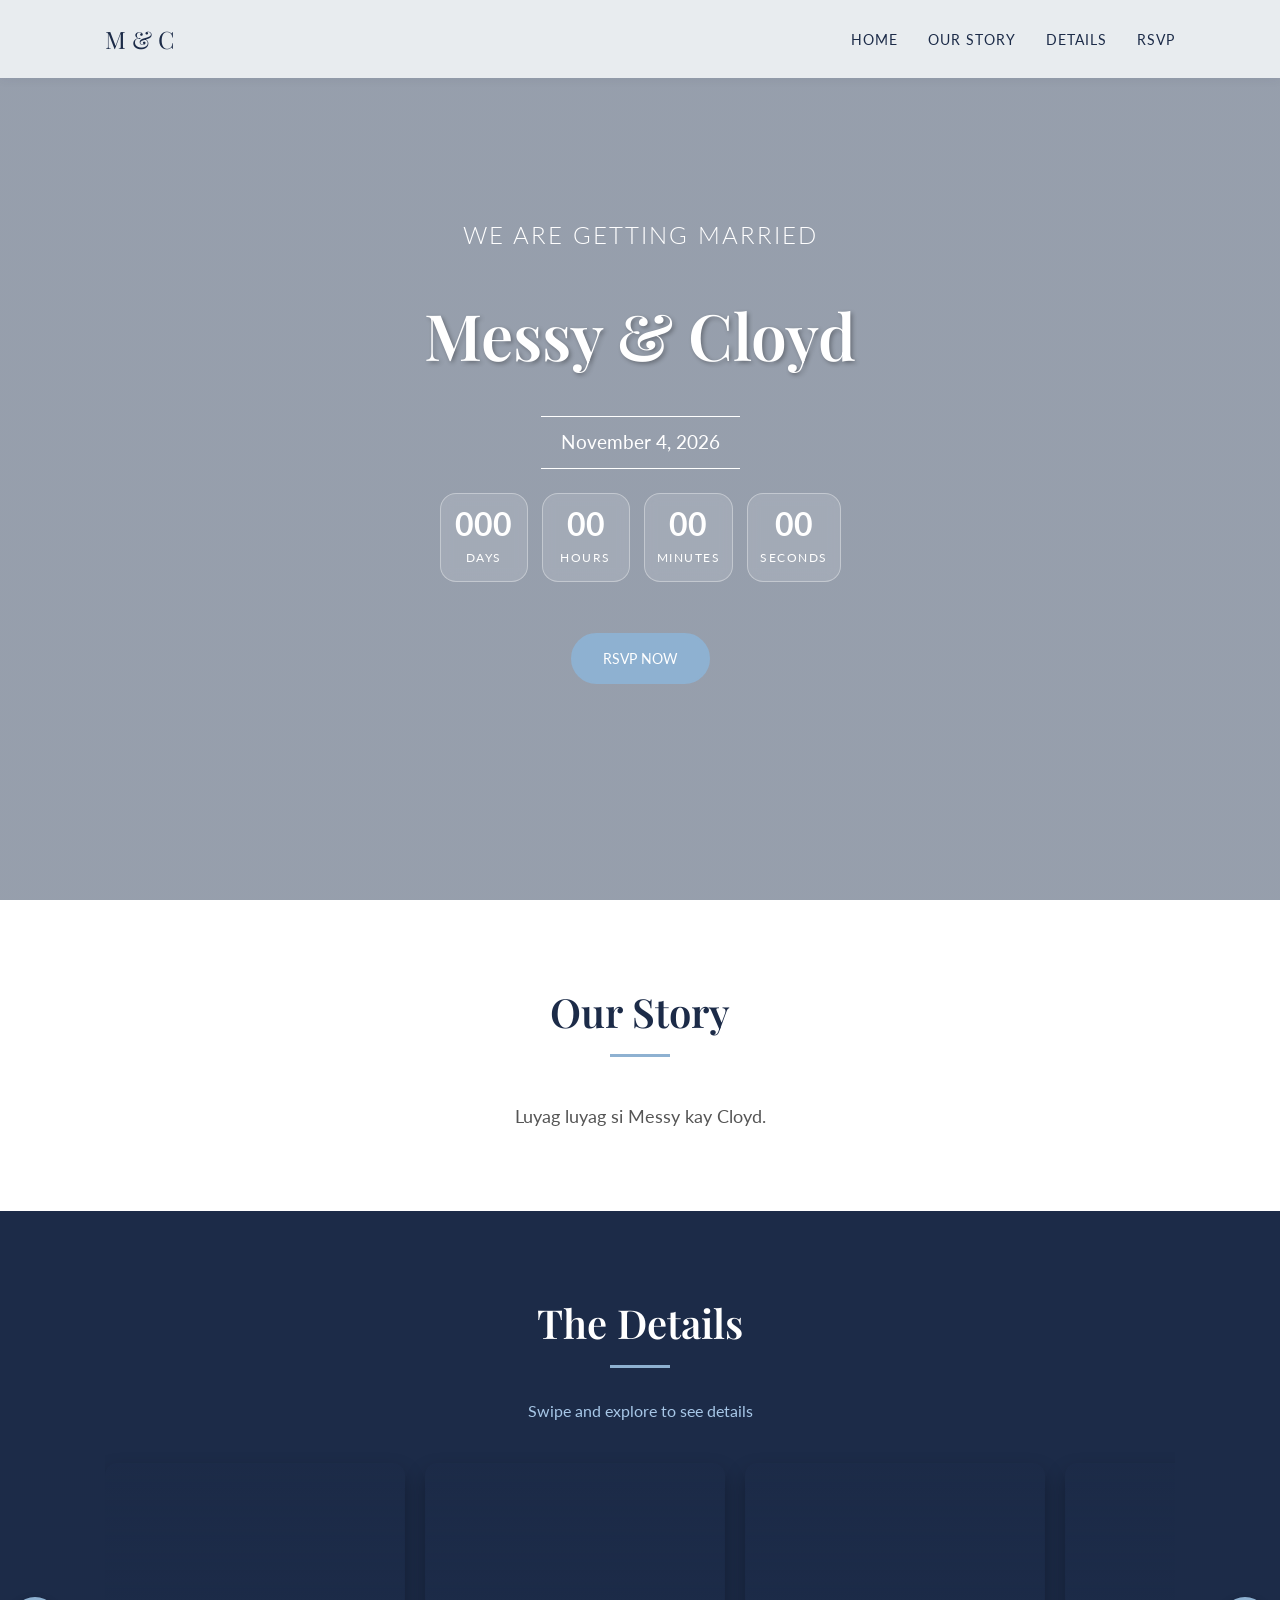
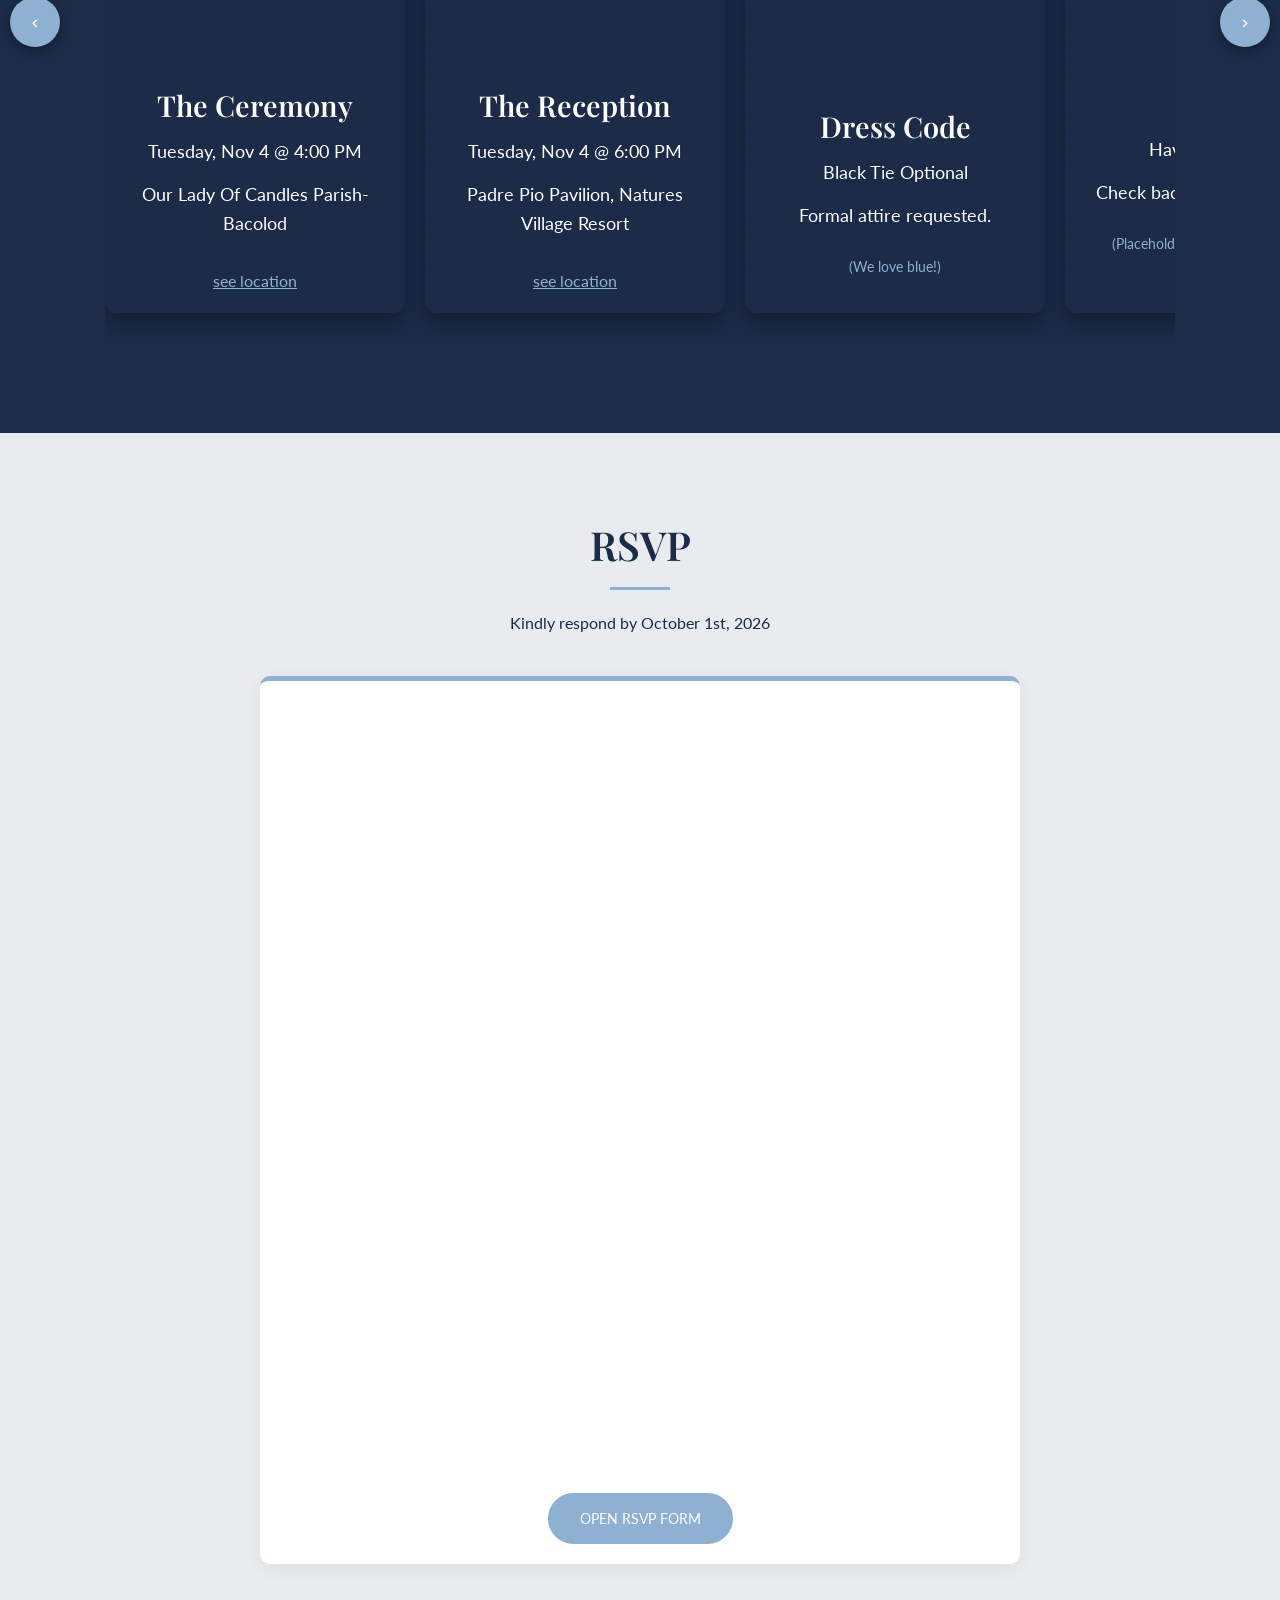
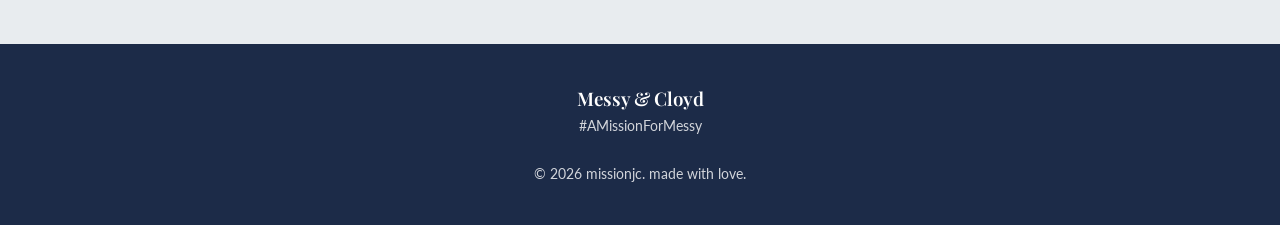
==== index.html @ bde47e21 "added test for forms" ====
<!DOCTYPE html>
<html lang="en">
<head>
  <meta charset="UTF-8">
  <meta name="viewport" content="width=device-width, initial-scale=1.0">
  <title>Messy & Cloyd | The Wedding</title>

  <!-- Google Fonts -->
  <link rel="preconnect" href="https://fonts.googleapis.com">
  <link rel="preconnect" href="https://fonts.gstatic.com" crossorigin>
  <link href="https://fonts.googleapis.com/css2?family=Lato:wght@300;400;700&family=Playfair+Display:ital,wght@0,400;0,600;1,400&display=swap" rel="stylesheet">

  <link rel="stylesheet" href="style.css">
</head>
<body>

  <!-- Header -->
  <header>
    <div class="container">
      <nav>
        <div class="logo">M & C</div>
        <div class="hamburger" onclick="toggleMenu()">☰</div>
        <div class="nav-links" id="navLinks">
          <a href="#hero" onclick="toggleMenu()">Home</a>
          <a href="#story" onclick="toggleMenu()">Our Story</a>
          <a href="#details" onclick="toggleMenu()">Details</a>
          <a href="#rsvp" onclick="toggleMenu()">RSVP</a>
        </div>
      </nav>
    </div>
  </header>

  <!-- Hero Section -->
  <section id="hero">
    <div class="container hero-content">
      <p>WE ARE GETTING MARRIED</p>
      <h1>Messy & Cloyd</h1>
      <div class="hero-date">November 4, 2026</div>
      <div class="countdown" id="countdown" aria-label="Countdown to the wedding">
        <div class="countdown-item">
          <span class="countdown-value" id="countdownDays">000</span>
          <span class="countdown-label">Days</span>
        </div>
        <div class="countdown-item">
          <span class="countdown-value" id="countdownHours">00</span>
          <span class="countdown-label">Hours</span>
        </div>
        <div class="countdown-item">
          <span class="countdown-value" id="countdownMinutes">00</span>
          <span class="countdown-label">Minutes</span>
        </div>
        <div class="countdown-item">
          <span class="countdown-value" id="countdownSeconds">00</span>
          <span class="countdown-label">Seconds</span>
        </div>
      </div>
      <br><br>
      <a href="#rsvp" class="btn">RSVP Now</a>
    </div>
  </section>

  <!-- Our Story -->
  <section id="story" class="section-padding">
    <div class="container">
      <h2 class="section-title">Our Story</h2>
      <br><br>
      <p class="story-text">
        Luyag luyag si Messy kay Cloyd.
    </div>
  </section>

  <!-- Details Section -->
  <section id="details" class="section-padding">
    <div class="container">
      <h2 class="section-title">The Details</h2>
      <p style="color: var(--secondary-blue); margin-top: 10px;">Swipe and explore to see details</p>
      <button class="scroll-btn left" onclick="scrollDetails(-300)">‹</button>
      <div class="scroll-container" id="detailsContainer">
        <!-- Ceremony Card -->
        <div class="detail-card" onclick="flipCard(this)">
          <div class="card-inner">
            <div class="card-front">
              <div class="card-bg" style="background-image: url('https://images.unsplash.com/photo-1511795409834-ef04bbd61622?ixlib=rb-1.2.1&auto=format&fit=crop&w=800&q=80');"></div>
              <div class="card-overlay">
                <h3>The Ceremony</h3>
                <p>Tuesday, Nov 4 @ 4:00 PM</p>
                <p>Our Lady Of Candles Parish-Bacolod</p>
                <div class="map-container">
                  <a href="https://www.google.com/maps/place/Our+Lady+Of+Candles+Parish-Bacolod/@10.6675183,122.9754351,17z/data=!3m1!4b1!4m6!3m5!1s0x33aed18ffb43fdc3:0x84183bb1abb2b9f1!8m2!3d10.6675183!4d122.97801!16s%2Fg%2F1tvyj8wd?entry=ttu&g_ep=EgoyMDI2MDMxMC4wIKXMDSoASAFQAw%3D%3D" target="_blank" class="see-location">see location</a>
                  <div class="map-popup">
                    <img src="assets/Candles.png" alt="Our Lady Of Candles Parish" style="width: 100%; height: 100%; object-fit: cover; border-radius: 12px;">
                  </div>
                </div>
              </div>
            </div>
            <div class="card-back">
              <img src="assets/Candles.png" alt="Our Lady Of Candles Parish" style="width: 100%; height: 100%; object-fit: cover; border-radius: 12px;">
            </div>
          </div>
        </div>
        <!-- Reception Card -->
        <div class="detail-card" onclick="flipCard(this)">
          <div class="card-inner">
            <div class="card-front">
              <div class="card-bg" style="background-image: url('https://images.unsplash.com/photo-1519225421980-715cb0202128?ixlib=rb-1.2.1&auto=format&fit=crop&w=800&q=80');"></div>
              <div class="card-overlay">
                <h3>The Reception</h3>
                <p>Tuesday, Nov 4 @ 6:00 PM</p>
                <p>Padre Pio Pavilion, Natures Village Resort</p>
                <div class="map-container">
                  <a href="https://www.google.com/maps/place/Padre+Pio+Pavilion,+Natures+Village+Resort/@10.7257442,122.9625387,17z/data=!3m1!4b1!4m6!3m5!1s0x33aed702d7214005:0x10423f90af27373e!8m2!3d10.7257442!4d122.9651136!16s%2Fg%2F11sh79vbrs?entry=ttu&g_ep=EgoyMDI2MDMxMC4wIKXMDSoASAFQAw%3D%3D" target="_blank" class="see-location">see location</a>
                  <div class="map-popup">
                    <img src="assets/Padre-pio.png" alt="Padre Pio Pavilion" style="width: 100%; height: 100%; object-fit: cover; border-radius: 12px;">
                  </div>
                </div>
              </div>
            </div>
            <div class="card-back">
              <img src="assets/Padre-pio.png" alt="Padre Pio Pavilion" style="width: 100%; height: 100%; object-fit: cover; border-radius: 12px;">
            </div>
          </div>
        </div>
        <!-- Dress Code Card -->
        <div class="detail-card" onclick="flipCard(this)">
          <div class="card-inner">
            <div class="card-front">
              <div class="card-bg" style="background-image: url('https://images.unsplash.com/photo-1594552072238-b8a3377044b4?ixlib=rb-1.2.1&auto=format&fit=crop&w=800&q=80');"></div>
              <div class="card-overlay">
                <h3>Dress Code</h3>
                <p>Black Tie Optional</p>
                <p>Formal attire requested.</p>
                <p style="color: var(--primary-blue); font-size: 0.9rem; margin-top: 10px;">(We love blue!)</p>
              </div>
            </div>
            <div class="card-back">
              <img src="assets/Color palette.png" alt="Color Palette" style="width: 100%; height: 100%; object-fit: cover; border-radius: 12px;">
            </div>
          </div>
        </div>
        <!-- FAQ Card -->
        <div class="detail-card" onclick="flipCard(this)">
          <div class="card-inner">
            <div class="card-front">
              <div class="card-bg" style="background-image: url('https://images.unsplash.com/photo-1581090700227-4c4f2c1b6c3a?ixlib=rb-1.2.1&auto=format&fit=crop&w=800&q=80');"></div>
              <div class="card-overlay">
                <h3>FAQ</h3>
                <p>Have questions?</p>
                <p>Check back soon for answers.</p>
                <p style="color: var(--primary-blue); font-size: 0.9rem; margin-top: 10px;">
                  (Placeholder for Frequently Asked Questions)
                </p>
              </div>
            </div>
            <div class="card-back">
              <img src="assets/Color palette.png" alt="Coming Soon" style="width: 100%; height: 100%; object-fit: cover; border-radius: 12px;">
            </div>
          </div>
        </div>
      </div>
      <button class="scroll-btn right" onclick="scrollDetails(300)">›</button>
    </div>
  </section>

  <!-- RSVP Section -->
  <section id="rsvp" class="section-padding">
    <div class="container">
      <h2 class="section-title">RSVP</h2>
      <p>Kindly respond by October 1st, 2026</p>
      <div class="rsvp-form rsvp-embed-wrapper">
        <iframe
          id="rsvpEmbed"
          class="rsvp-embed"
          src="https://docs.google.com/forms/d/13Xk0YmNK9IgXo18-e1qm3xjb5fOSqcZCUNa0Ya-xOpk/viewform?embedded=true"
          title="Wedding RSVP Google Form"
          loading="lazy">
          Loading RSVP form...
        </iframe>
        <a
          href="https://docs.google.com/forms/d/13Xk0YmNK9IgXo18-e1qm3xjb5fOSqcZCUNa0Ya-xOpk/viewform"
          target="_blank"
          rel="noopener noreferrer"
          class="btn rsvp-open-link">Open RSVP Form</a>
      </div>
    </div>
  </section>

  <!-- Footer -->
  <footer>
    <div class="container">
      <h3>Messy & Cloyd</h3>
      <p>#AMissionForMessy</p>
      <br>
      <p>&copy; 2026 missionjc. made with love.</p>
    </div>
  </footer>

  <script src="script.js"></script>
</body>
</html>
---- style.css ----
:root {
      --primary-blue: #8EB1D1;
      --secondary-blue: #A7C7E7;
      --dark-navy: #1C2B48;
      --off-white: #E8ECEF;
      --white: #ffffff;
    }
    * { box-sizing: border-box; margin: 0; padding: 0; }
    html { scroll-behavior: smooth; }
    body { font-family: 'Lato', sans-serif; color: var(--dark-navy); background-color: var(--off-white); line-height: 1.6; }
    h1, h2, h3 { font-family: 'Playfair Display', serif; font-weight: 600; }
    a { text-decoration: none; color: inherit; transition: 0.3s; }
    .container { width: 90%; max-width: 1100px; margin: 0 auto; padding: 0 15px; }
    .btn { display: inline-block; background-color: var(--primary-blue); color: var(--white); padding: 12px 30px; border-radius: 50px; font-size: 0.9rem; text-transform: uppercase; border: 2px solid var(--primary-blue); cursor: pointer; }
    .btn:hover { background-color: transparent; color: var(--primary-blue); }
    .section-padding { padding: 80px 0; }

    /* Header and Nav */
    header { background-color: var(--off-white); padding: 20px 0; position: fixed; width: 100%; top: 0; z-index: 1000; box-shadow: 0 2px 10px rgba(28,43,72,0.05); }
    nav { display: flex; justify-content: space-between; align-items: center; }
    .logo { font-family: 'Playfair Display', serif; font-size: 1.5rem; color: var(--dark-navy); }
    .nav-links { display: flex; gap: 30px; }
    .nav-links a { font-size: 0.9rem; text-transform: uppercase; letter-spacing: 1px; color: var(--dark-navy); }
    .nav-links a:hover { color: var(--primary-blue); }
    .hamburger { display: none; cursor: pointer; font-size: 1.5rem; }

    /* Hero */
    #hero { height: 100vh; background: linear-gradient(rgba(28,43,72,0.4), rgba(28,43,72,0.4)), url('https://images.unsplash.com/photo-1519741497674-611481863552?ixlib=rb-1.2.1&auto=format&fit=crop&w=1950&q=80'); background-size: cover; background-position: center; display: flex; align-items: center; justify-content: center; text-align: center; color: var(--white); }
    .hero-content h1 { font-size: 4rem; margin-bottom: 10px; text-shadow: 2px 2px 4px rgba(0,0,0,0.3); }
    .hero-content p { font-size: 1.5rem; letter-spacing: 2px; margin-bottom: 30px; font-weight: 300; }
    .hero-date { font-size: 1.2rem; border-top: 1px solid var(--white); border-bottom: 1px solid var(--white); display: inline-block; padding: 10px 20px; margin-top: 20px; }
    .countdown { display: flex; justify-content: center; gap: 14px; margin-top: 24px; flex-wrap: wrap; }
    .countdown-item { min-width: 88px; padding: 14px 12px; border: 1px solid rgba(255,255,255,0.35); border-radius: 16px; background: rgba(255,255,255,0.12); backdrop-filter: blur(6px); }
    .countdown-value { display: block; font-size: 2rem; font-weight: 700; line-height: 1; }
    .countdown-label { display: block; margin-top: 8px; font-size: 0.75rem; letter-spacing: 1.5px; text-transform: uppercase; }

    /* Story */
    #story { background-color: var(--white); text-align: center; }
    .section-title { font-size: 2.5rem; color: var(--dark-navy); margin-bottom: 20px; position: relative; display: inline-block; }
    .section-title::after { content: ''; display: block; width: 60px; height: 3px; background-color: var(--primary-blue); margin: 10px auto 0; }
    .story-text { max-width: 700px; margin: 0 auto; font-size: 1.1rem; color: #555; }

    /* Details - Flip Cards */
    #details { background-color: var(--dark-navy); color: var(--white); text-align: center; position: relative; overflow: hidden; }
    #details .section-title { color: var(--white); }
    .scroll-container { display: flex; gap: 20px; overflow-x: auto; scroll-behavior: smooth; padding: 40px 0; -ms-overflow-style: none; scrollbar-width: none; scroll-snap-type: x mandatory; }
    .scroll-container::-webkit-scrollbar { display: none; }
    .scroll-btn { position: absolute; top: 50%; transform: translateY(-50%); background-color: var(--primary-blue); color: var(--white); border: none; width: 50px; height: 50px; border-radius: 50%; cursor: pointer; z-index: 10; font-size: 1.2rem; display: flex; align-items: center; justify-content: center; box-shadow: 0 4px 10px rgba(0,0,0,0.3); transition: background-color 0.3s; }
    .scroll-btn:hover { background-color: var(--secondary-blue); }
    .scroll-btn.left { left: 10px; }
    .scroll-btn.right { right: 10px; }

    /* Card Flip Styles */
    .detail-card { 
      min-width: 300px; 
      max-width: 300px; 
      height: 450px; 
      border-radius: 12px; 
      position: relative; 
      overflow: hidden; 
      box-shadow: 0 10px 20px rgba(0,0,0,0.3); 
      flex-shrink: 0; 
      cursor: pointer; 
      touch-action: manipulation; /* Mobile: better tap response */
      perspective: 1000px; /* 3D flip */
    }
    .detail-card { scroll-snap-align: start; }
    .card-inner { 
      position: relative; 
      width: 100%; 
      height: 100%; 
      text-align: center; 
      transition: transform 0.8s; 
      transform-style: preserve-3d; 
      border-radius: 12px;
    }
    .detail-card.flipped .card-inner { 
      transform: rotateY(180deg); 
    }
    .card-front, .card-back { 
      position: absolute; 
      width: 100%; 
      height: 100%; 
      backface-visibility: hidden; 
      border-radius: 12px; 
      overflow: hidden;
    }
    .card-back { 
      transform: rotateY(180deg); 
    }
    .card-bg { 
      position: absolute; 
      top: 0; 
      left: 0; 
      width: 100%; 
      height: 100%; 
      background-size: cover; 
      background-position: center; 
    }
    .card-overlay { 
      position: absolute; 
      top: 0; 
      left: 0; 
      width: 100%; 
      height: 100%; 
      background: linear-gradient(to bottom, rgba(28,43,72,0.3), rgba(28,43,72,0.9)); 
      display: flex; 
      flex-direction: column; 
      justify-content: flex-end; 
      padding: 20px; 
      color: var(--white);
    }
    .detail-card h3 { font-size: 1.8rem; margin-bottom: 10px; }
    .detail-card p { margin-bottom: 15px; font-size: 1.1rem; }
    .detail-card p a { color: var(--primary-blue); text-decoration: underline; }
    .map-container { position: relative; margin-top: 15px; }
    .see-location { color: var(--primary-blue); text-decoration: underline; font-size: 1rem; text-transform: lowercase; }
    .see-location:hover { color: var(--secondary-blue); }
    .map-popup { 
      display: none; 
      position: absolute; 
      bottom: 100%; 
      left: 50%; 
      transform: translateX(-50%); 
      width: 290px; 
      height: 210px; 
      background: var(--white); 
      border: 1px solid #ccc; 
      border-radius: 16px; 
      box-shadow: 0 2px 10px rgba(0,0,0,0.1); 
      z-index: 100; 
      padding: 5px; 
    }
    .map-popup::after { 
      content: ''; 
      position: absolute; 
      top: 100%; 
      left: 50%; 
      transform: translateX(-50%); 
      border: 5px solid transparent; 
      border-top-color: var(--white); 
    }
    .map-container:hover .map-popup { display: block; }

    /* RSVP */
    #rsvp { background-color: var(--off-white); text-align: center; }
    .rsvp-form { max-width: 600px; margin: 40px auto 0; background: var(--white); padding: 40px; border-radius: 10px; box-shadow: 0 5px 20px rgba(0,0,0,0.05); border-top: 5px solid var(--primary-blue); }
    .form-group { margin-bottom: 20px; text-align: left; }
    .form-group label { display: block; margin-bottom: 8px; font-weight: 700; font-size: 0.9rem; }
    .form-group input, .form-group select, .form-group textarea { width: 100%; padding: 12px; border: 1px solid #ddd; border-radius: 4px; font-family: 'Lato', sans-serif; font-size: 1rem; }
    .form-group input:focus, .form-group select:focus, .form-group textarea:focus { outline: none; border-color: var(--primary-blue); }
    .rsvp-embed-wrapper { max-width: 760px; padding: 20px; }
    .rsvp-embed { width: 100%; height: clamp(720px, 85vh, 1100px); border: 0; border-radius: 8px; background: var(--white); }
    .rsvp-open-link { margin-top: 20px; }

    /* Footer */
    footer { background-color: var(--dark-navy); color: var(--white); text-align: center; padding: 40px 0; }
    footer p { opacity: 0.8; font-size: 0.9rem; }

    /* Mobile Responsive */
    @media (max-width: 768px) {
      .hero-content h1 { font-size: 2.5rem; }
      .countdown { gap: 10px; margin-top: 18px; }
      .countdown-item { min-width: 72px; padding: 12px 10px; }
      .countdown-value { font-size: 1.5rem; }
      .countdown-label { font-size: 0.68rem; letter-spacing: 1px; }
      .rsvp-embed-wrapper { padding: 16px; }
      .rsvp-embed { height: clamp(760px, 88vh, 1200px); }
      .nav-links {
        display: none;
        flex-direction: column;
        position: absolute;
        top: 70px;
        right: 0;
        background-color: var(--white);
        width: 100%;
        text-align: center;
        padding: 20px 0;
        box-shadow: 0 5px 10px rgba(0,0,0,0.1);
      }
      .nav-links.active { display: flex; }
      .hamburger { display: block; }
      
      .scroll-btn { width: 45px; height: 45px; font-size: 1.1rem; }
      .scroll-btn.left { left: 5px; }
      .scroll-btn.right { right: 5px; }
      
      .detail-card { 
        min-width: 100%; 
        max-width: 100%; 
        height: 50vh; 
        perspective: 800px; /* Adjust for mobile */
      }
      .scroll-container { 
        gap: 0; 
        padding: 30px 0; 
        scroll-padding-left: 0;
      }
      .card-overlay { padding: 15px; }
      .detail-card h3 { font-size: 1.5rem; }
      .detail-card p { font-size: 1rem; }
      /* Improve mobile flip */
      .card-inner { transition: transform 0.6s ease; }
    }

    @media (max-width: 480px) {
      .countdown { display: grid; grid-template-columns: repeat(2, minmax(0, 1fr)); max-width: 240px; margin: 18px auto 0; }
      .detail-card { min-height: 400px; }
      .section-padding { padding: 60px 0; }
    }
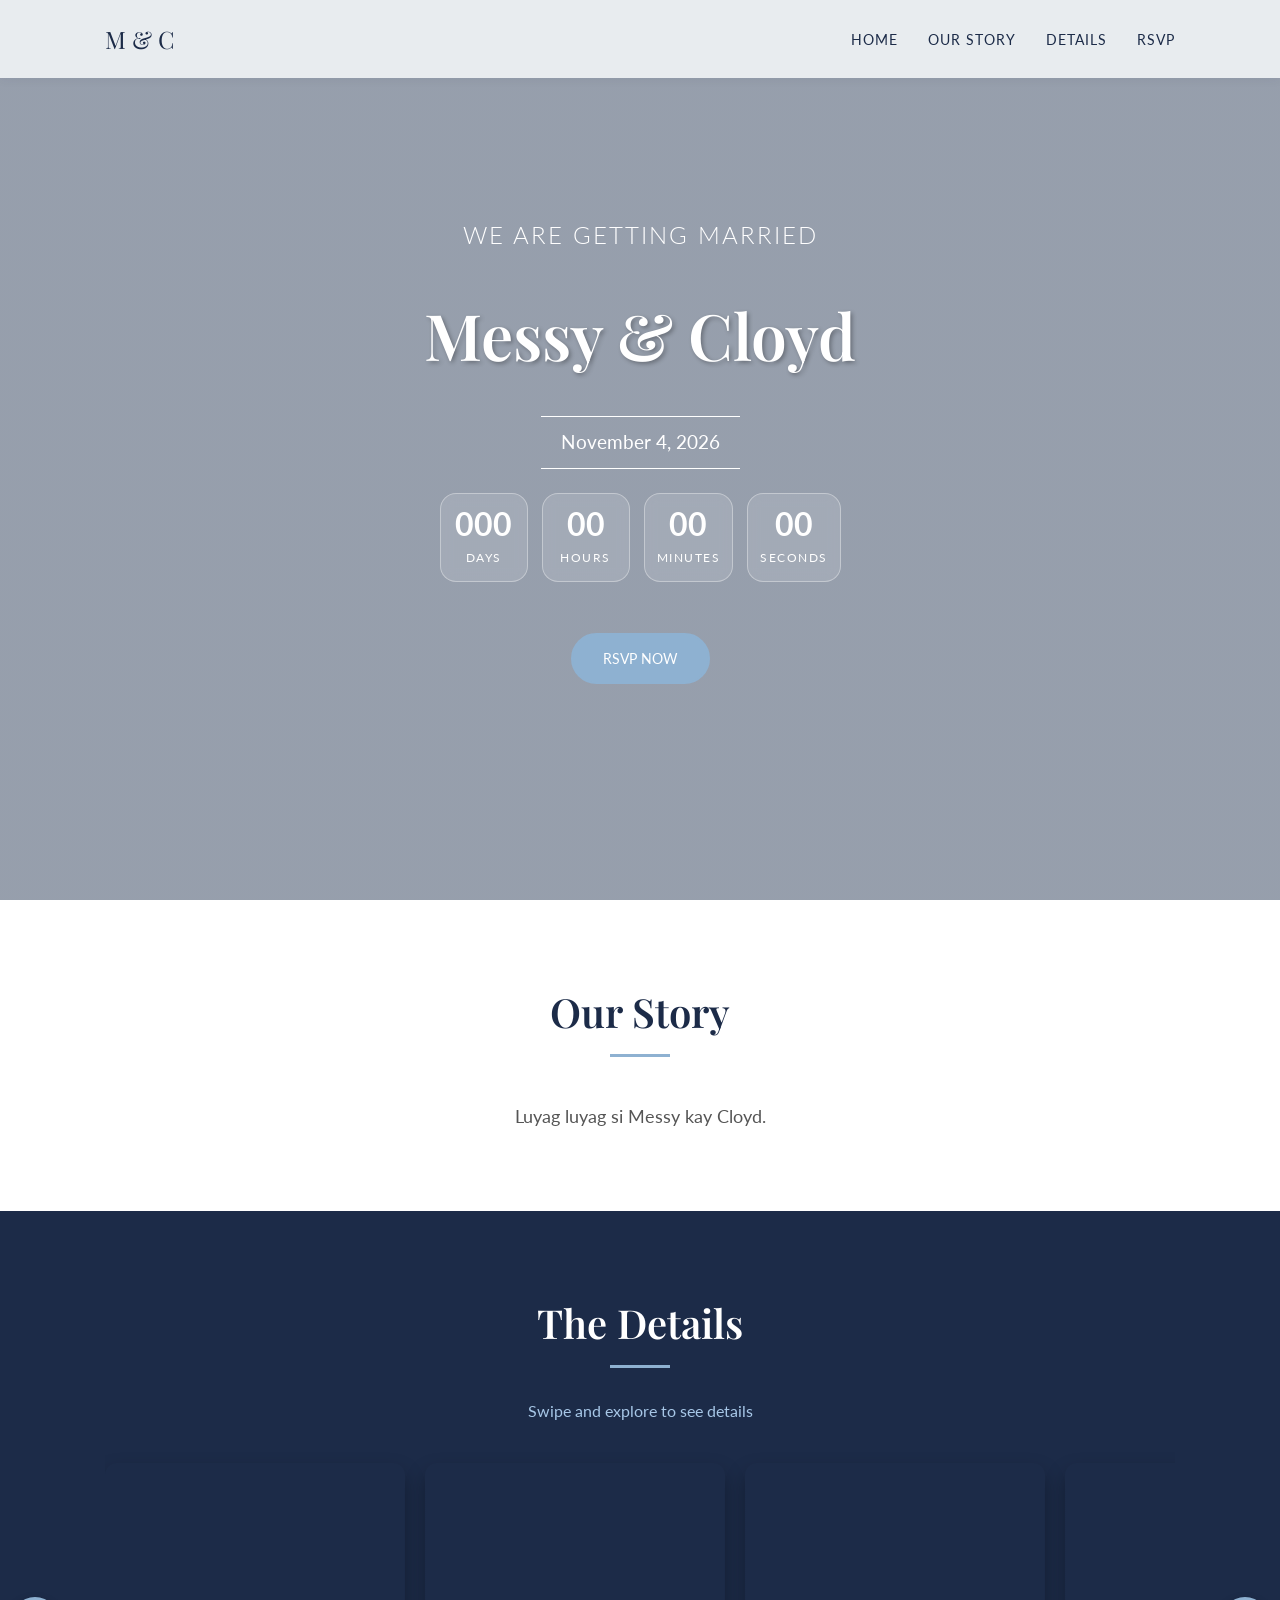
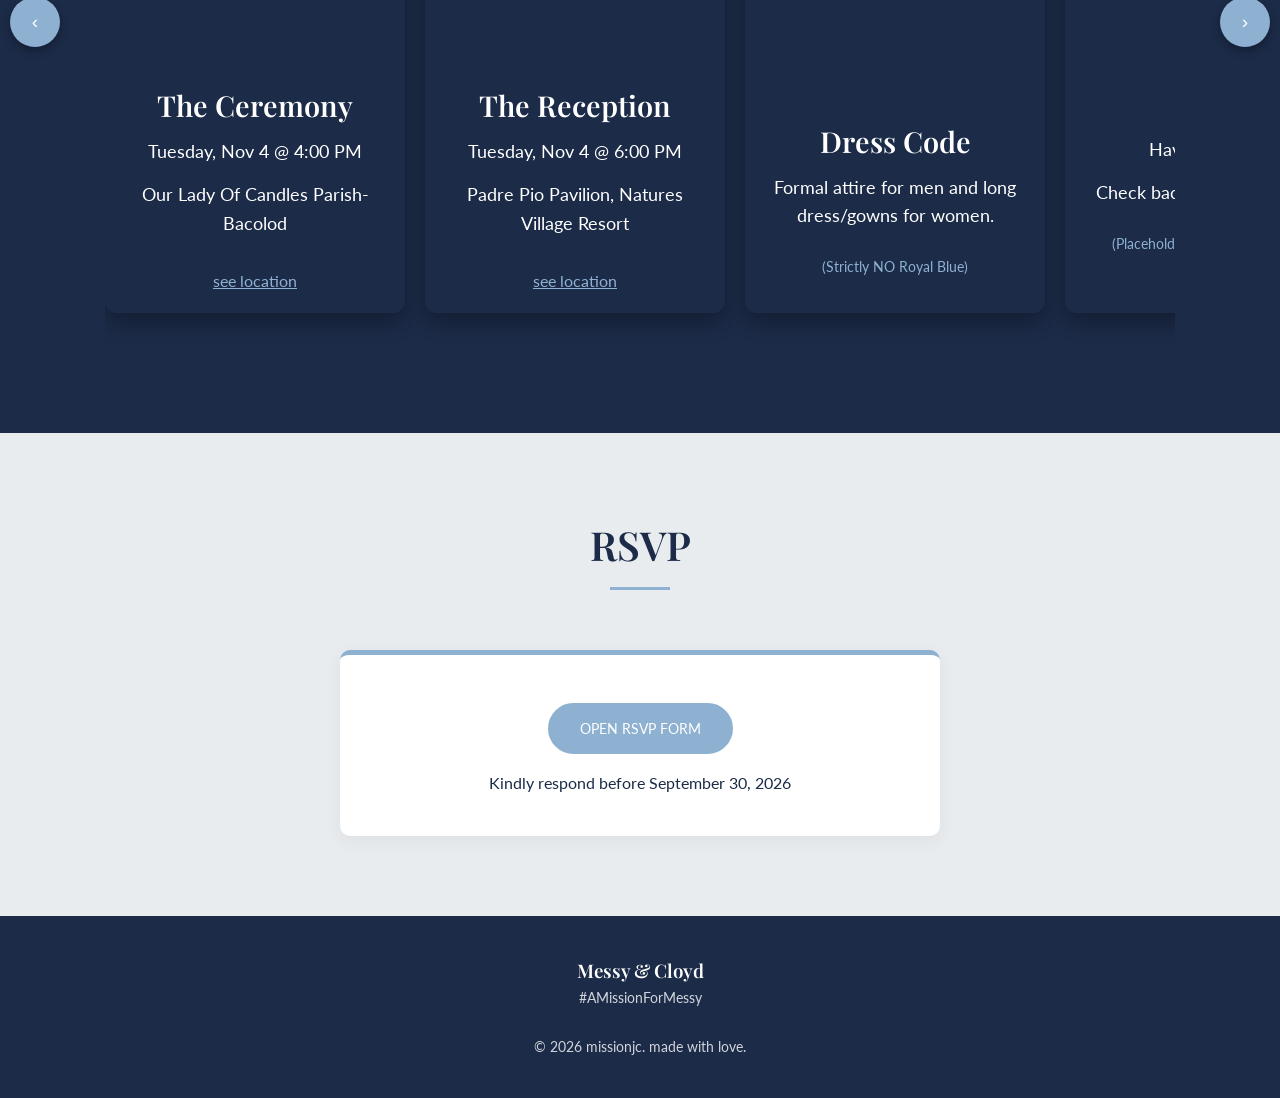
==== commit c0de348d: "Improved UI/UX for the cards. Added rsvp test." ====
--- a/index.html
+++ b/index.html
@@ -87,14 +87,19 @@
                 <p>Our Lady Of Candles Parish-Bacolod</p>
                 <div class="map-container">
                   <a href="https://www.google.com/maps/place/Our+Lady+Of+Candles+Parish-Bacolod/@10.6675183,122.9754351,17z/data=!3m1!4b1!4m6!3m5!1s0x33aed18ffb43fdc3:0x84183bb1abb2b9f1!8m2!3d10.6675183!4d122.97801!16s%2Fg%2F1tvyj8wd?entry=ttu&g_ep=EgoyMDI2MDMxMC4wIKXMDSoASAFQAw%3D%3D" target="_blank" class="see-location">see location</a>
-                  <div class="map-popup">
-                    <img src="assets/Candles.png" alt="Our Lady Of Candles Parish" style="width: 100%; height: 100%; object-fit: cover; border-radius: 12px;">
-                  </div>
                 </div>
               </div>
             </div>
             <div class="card-back">
               <img src="assets/Candles.png" alt="Our Lady Of Candles Parish" style="width: 100%; height: 100%; object-fit: cover; border-radius: 12px;">
+              <div class="card-overlay">
+                <h3>The Ceremony</h3>
+                <p>Tuesday, Nov 4 @ 4:00 PM</p>
+                <p>Our Lady Of Candles Parish-Bacolod</p>
+                <div class="map-container">
+                  <a href="https://www.google.com/maps/place/Our+Lady+Of+Candles+Parish-Bacolod/@10.6675183,122.9754351,17z/data=!3m1!4b1!4m6!3m5!1s0x33aed18ffb43fdc3:0x84183bb1abb2b9f1!8m2!3d10.6675183!4d122.97801!16s%2Fg%2F1tvyj8wd?entry=ttu&g_ep=EgoyMDI2MDMxMC4wIKXMDSoASAFQAw%3D%3D" target="_blank" class="see-location">see location</a>
+                </div>
+              </div>
             </div>
           </div>
         </div>
@@ -109,14 +114,19 @@
                 <p>Padre Pio Pavilion, Natures Village Resort</p>
                 <div class="map-container">
                   <a href="https://www.google.com/maps/place/Padre+Pio+Pavilion,+Natures+Village+Resort/@10.7257442,122.9625387,17z/data=!3m1!4b1!4m6!3m5!1s0x33aed702d7214005:0x10423f90af27373e!8m2!3d10.7257442!4d122.9651136!16s%2Fg%2F11sh79vbrs?entry=ttu&g_ep=EgoyMDI2MDMxMC4wIKXMDSoASAFQAw%3D%3D" target="_blank" class="see-location">see location</a>
-                  <div class="map-popup">
-                    <img src="assets/Padre-pio.png" alt="Padre Pio Pavilion" style="width: 100%; height: 100%; object-fit: cover; border-radius: 12px;">
-                  </div>
                 </div>
               </div>
             </div>
             <div class="card-back">
               <img src="assets/Padre-pio.png" alt="Padre Pio Pavilion" style="width: 100%; height: 100%; object-fit: cover; border-radius: 12px;">
+              <div class="card-overlay">
+                <h3>The Reception</h3>
+                <p>Tuesday, Nov 4 @ 6:00 PM</p>
+                <p>Padre Pio Pavilion, Natures Village Resort</p>
+                <div class="map-container">
+                  <a href="https://www.google.com/maps/place/Padre+Pio+Pavilion,+Natures+Village+Resort/@10.7257442,122.9625387,17z/data=!3m1!4b1!4m6!3m5!1s0x33aed702d7214005:0x10423f90af27373e!8m2!3d10.7257442!4d122.9651136!16s%2Fg%2F11sh79vbrs?entry=ttu&g_ep=EgoyMDI2MDMxMC4wIKXMDSoASAFQAw%3D%3D" target="_blank" class="see-location">see location</a>
+                </div>
+              </div>
             </div>
           </div>
         </div>
@@ -127,13 +137,17 @@
               <div class="card-bg" style="background-image: url('https://images.unsplash.com/photo-1594552072238-b8a3377044b4?ixlib=rb-1.2.1&auto=format&fit=crop&w=800&q=80');"></div>
               <div class="card-overlay">
                 <h3>Dress Code</h3>
-                <p>Black Tie Optional</p>
-                <p>Formal attire requested.</p>
-                <p style="color: var(--primary-blue); font-size: 0.9rem; margin-top: 10px;">(We love blue!)</p>
-              </div>
-            </div>
-            <div class="card-back">
-              <img src="assets/Color palette.png" alt="Color Palette" style="width: 100%; height: 100%; object-fit: cover; border-radius: 12px;">
+                <p>Formal attire for men and long dress/gowns for women.</p>
+                <p style="color: var(--primary-blue); font-size: 0.9rem; margin-top: 10px;">(Strictly NO Royal Blue)</p>
+              </div>
+            </div>
+            <div class="card-back">
+              <img src="assets/Color Palette 2.png" alt="Color Palette 2" style="width: 100%; height: 100%; object-fit: cover; border-radius: 12px;">
+              <div class="card-overlay">
+                <h3>Dress Code</h3>
+                <p>Formal attire for men and long dress/gowns for women.</p>
+                <p style="color: var(--primary-blue); font-size: 0.9rem; margin-top: 10px;">(Strictly NO Royal Blue)</p>
+              </div>
             </div>
           </div>
         </div>
@@ -141,7 +155,6 @@
         <div class="detail-card" onclick="flipCard(this)">
           <div class="card-inner">
             <div class="card-front">
-              <div class="card-bg" style="background-image: url('https://images.unsplash.com/photo-1581090700227-4c4f2c1b6c3a?ixlib=rb-1.2.1&auto=format&fit=crop&w=800&q=80');"></div>
               <div class="card-overlay">
                 <h3>FAQ</h3>
                 <p>Have questions?</p>
@@ -152,7 +165,14 @@
               </div>
             </div>
             <div class="card-back">
-              <img src="assets/Color palette.png" alt="Coming Soon" style="width: 100%; height: 100%; object-fit: cover; border-radius: 12px;">
+              <div class="card-overlay">
+                <h3>FAQ</h3>
+                <p>Have questions?</p>
+                <p>Check back soon for answers.</p>
+                <p style="color: var(--primary-blue); font-size: 0.9rem; margin-top: 10px;">
+                  (Placeholder for Frequently Asked Questions)
+                </p>
+              </div>
             </div>
           </div>
         </div>
@@ -165,21 +185,13 @@
   <section id="rsvp" class="section-padding">
     <div class="container">
       <h2 class="section-title">RSVP</h2>
-      <p>Kindly respond by October 1st, 2026</p>
-      <div class="rsvp-form rsvp-embed-wrapper">
-        <iframe
-          id="rsvpEmbed"
-          class="rsvp-embed"
-          src="https://docs.google.com/forms/d/13Xk0YmNK9IgXo18-e1qm3xjb5fOSqcZCUNa0Ya-xOpk/viewform?embedded=true"
-          title="Wedding RSVP Google Form"
-          loading="lazy">
-          Loading RSVP form...
-        </iframe>
+      <div class="rsvp-form">
         <a
-          href="https://docs.google.com/forms/d/13Xk0YmNK9IgXo18-e1qm3xjb5fOSqcZCUNa0Ya-xOpk/viewform"
+          href="https://docs.google.com/forms/d/e/1FAIpQLScUeDG0OAZGNPXQSk1Z5Bp1wBFFVnydzz00tRdXWvJt_rBEig/viewform?usp=header"
           target="_blank"
           rel="noopener noreferrer"
-          class="btn rsvp-open-link">Open RSVP Form</a>
+          class="btn">Open RSVP Form</a>
+        <p style="margin-top: 16px;">Kindly respond before September 30, 2026</p>
       </div>
     </div>
   </section>
--- a/style.css
+++ b/style.css
@@ -50,7 +50,7 @@
     .scroll-btn.left { left: 10px; }
     .scroll-btn.right { right: 10px; }
 
-    /* Card Flip Styles */
+    /* Card Transition Styles */
     .detail-card { 
       min-width: 300px; 
       max-width: 300px; 
@@ -62,7 +62,7 @@
       flex-shrink: 0; 
       cursor: pointer; 
       touch-action: manipulation; /* Mobile: better tap response */
-      perspective: 1000px; /* 3D flip */
+      perspective: none;
     }
     .detail-card { scroll-snap-align: start; }
     .card-inner { 
@@ -70,23 +70,51 @@
       width: 100%; 
       height: 100%; 
       text-align: center; 
-      transition: transform 0.8s; 
-      transform-style: preserve-3d; 
+      transition: none;
+      transform-style: flat;
       border-radius: 12px;
-    }
-    .detail-card.flipped .card-inner { 
-      transform: rotateY(180deg); 
     }
     .card-front, .card-back { 
       position: absolute; 
       width: 100%; 
       height: 100%; 
-      backface-visibility: hidden; 
+      backface-visibility: visible;
       border-radius: 12px; 
       overflow: hidden;
-    }
-    .card-back { 
-      transform: rotateY(180deg); 
+      transition: opacity 0.45s ease, transform 0.45s ease, visibility 0.45s ease;
+    }
+    .card-front {
+      opacity: 1;
+      visibility: visible;
+      transform: translateY(0);
+    }
+    .card-back {
+      opacity: 0;
+      visibility: hidden;
+      transform: translateY(10px);
+    }
+    .detail-card.flipped .card-front {
+      opacity: 0;
+      visibility: hidden;
+      transform: translateY(-10px);
+    }
+    .detail-card.flipped .card-back {
+      opacity: 1;
+      visibility: visible;
+      transform: translateY(0);
+    }
+
+    @media (min-width: 769px) {
+      .detail-card:hover .card-front {
+        opacity: 0;
+        visibility: hidden;
+        transform: translateY(-10px);
+      }
+      .detail-card:hover .card-back {
+        opacity: 1;
+        visibility: visible;
+        transform: translateY(0);
+      }
     }
     .card-bg { 
       position: absolute; 
@@ -116,31 +144,6 @@
     .map-container { position: relative; margin-top: 15px; }
     .see-location { color: var(--primary-blue); text-decoration: underline; font-size: 1rem; text-transform: lowercase; }
     .see-location:hover { color: var(--secondary-blue); }
-    .map-popup { 
-      display: none; 
-      position: absolute; 
-      bottom: 100%; 
-      left: 50%; 
-      transform: translateX(-50%); 
-      width: 290px; 
-      height: 210px; 
-      background: var(--white); 
-      border: 1px solid #ccc; 
-      border-radius: 16px; 
-      box-shadow: 0 2px 10px rgba(0,0,0,0.1); 
-      z-index: 100; 
-      padding: 5px; 
-    }
-    .map-popup::after { 
-      content: ''; 
-      position: absolute; 
-      top: 100%; 
-      left: 50%; 
-      transform: translateX(-50%); 
-      border: 5px solid transparent; 
-      border-top-color: var(--white); 
-    }
-    .map-container:hover .map-popup { display: block; }
 
     /* RSVP */
     #rsvp { background-color: var(--off-white); text-align: center; }
@@ -149,9 +152,7 @@
     .form-group label { display: block; margin-bottom: 8px; font-weight: 700; font-size: 0.9rem; }
     .form-group input, .form-group select, .form-group textarea { width: 100%; padding: 12px; border: 1px solid #ddd; border-radius: 4px; font-family: 'Lato', sans-serif; font-size: 1rem; }
     .form-group input:focus, .form-group select:focus, .form-group textarea:focus { outline: none; border-color: var(--primary-blue); }
-    .rsvp-embed-wrapper { max-width: 760px; padding: 20px; }
-    .rsvp-embed { width: 100%; height: clamp(720px, 85vh, 1100px); border: 0; border-radius: 8px; background: var(--white); }
-    .rsvp-open-link { margin-top: 20px; }
+    .rsvp-form .btn { margin-top: 8px; }
 
     /* Footer */
     footer { background-color: var(--dark-navy); color: var(--white); text-align: center; padding: 40px 0; }
@@ -164,8 +165,6 @@
       .countdown-item { min-width: 72px; padding: 12px 10px; }
       .countdown-value { font-size: 1.5rem; }
       .countdown-label { font-size: 0.68rem; letter-spacing: 1px; }
-      .rsvp-embed-wrapper { padding: 16px; }
-      .rsvp-embed { height: clamp(760px, 88vh, 1200px); }
       .nav-links {
         display: none;
         flex-direction: column;
@@ -189,7 +188,7 @@
         min-width: 100%; 
         max-width: 100%; 
         height: 50vh; 
-        perspective: 800px; /* Adjust for mobile */
+        perspective: none;
       }
       .scroll-container { 
         gap: 0; 
@@ -199,8 +198,6 @@
       .card-overlay { padding: 15px; }
       .detail-card h3 { font-size: 1.5rem; }
       .detail-card p { font-size: 1rem; }
-      /* Improve mobile flip */
-      .card-inner { transition: transform 0.6s ease; }
     }
 
     @media (max-width: 480px) {
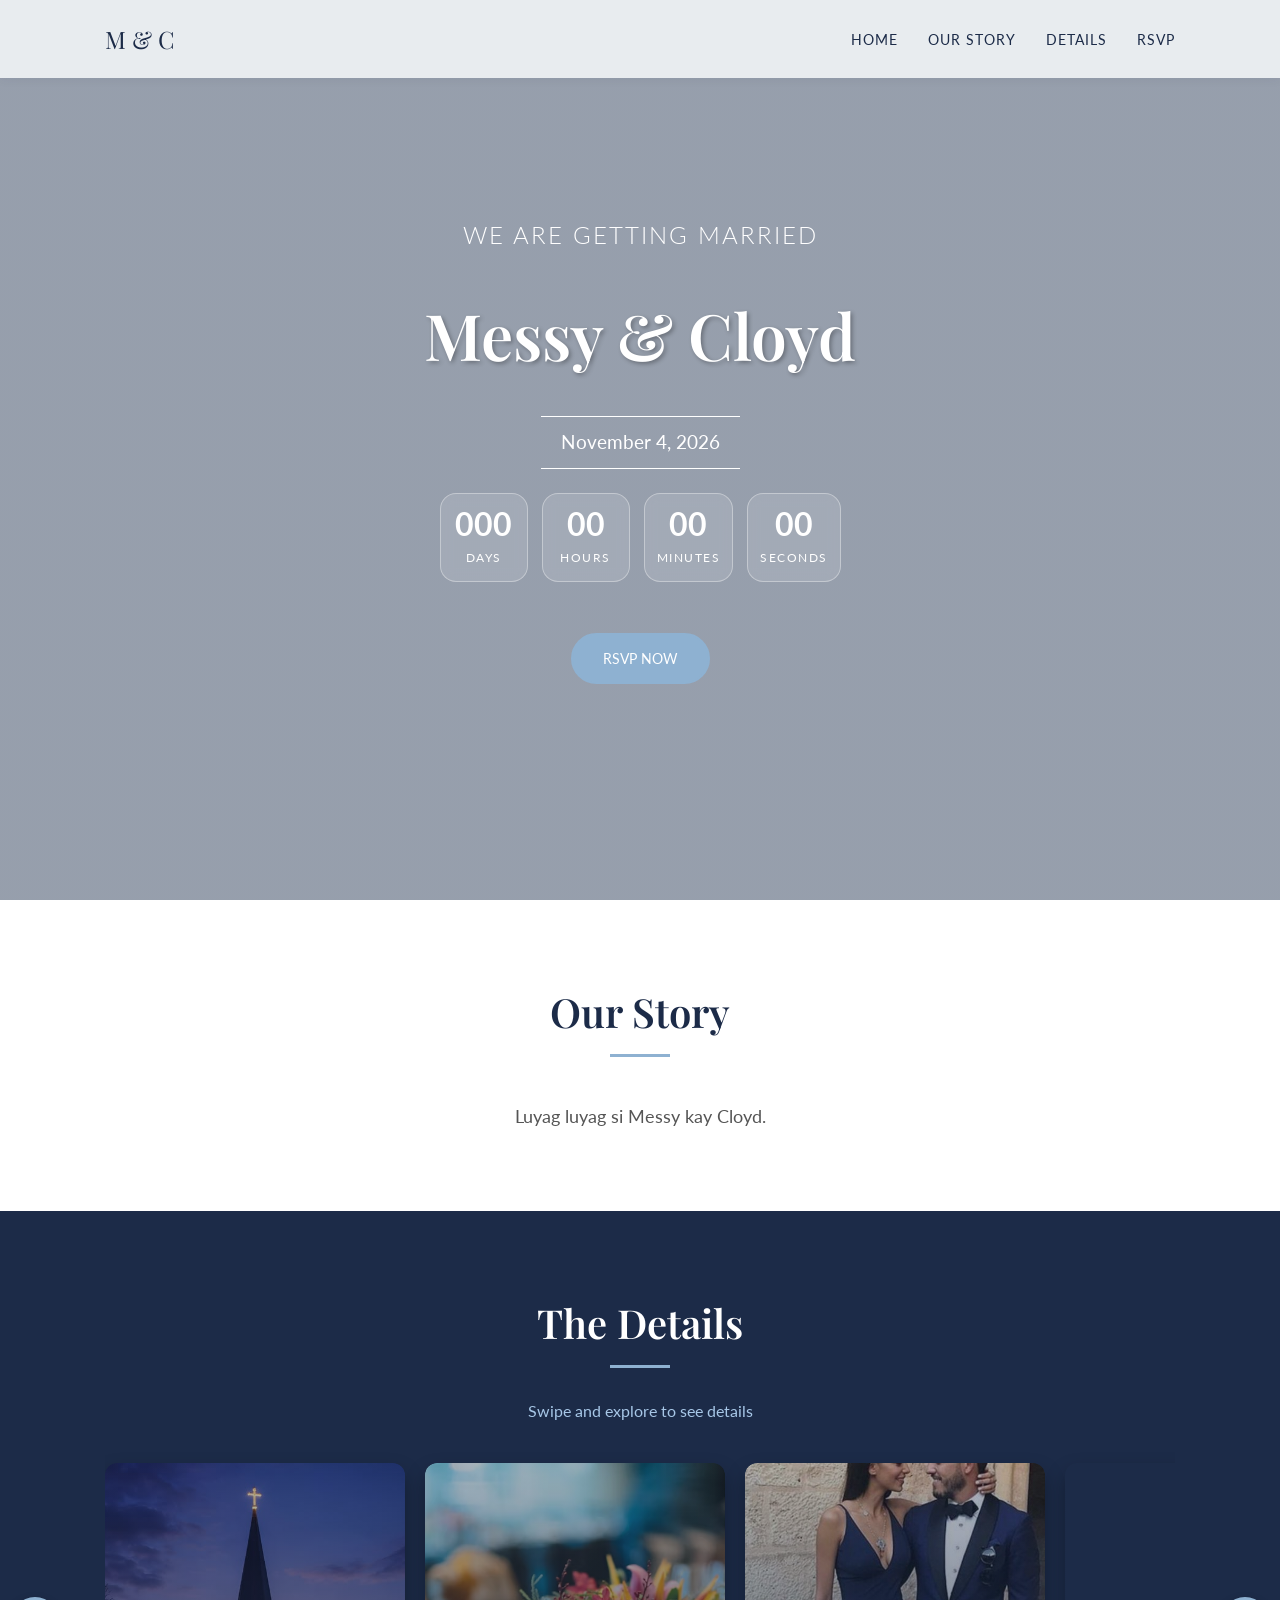
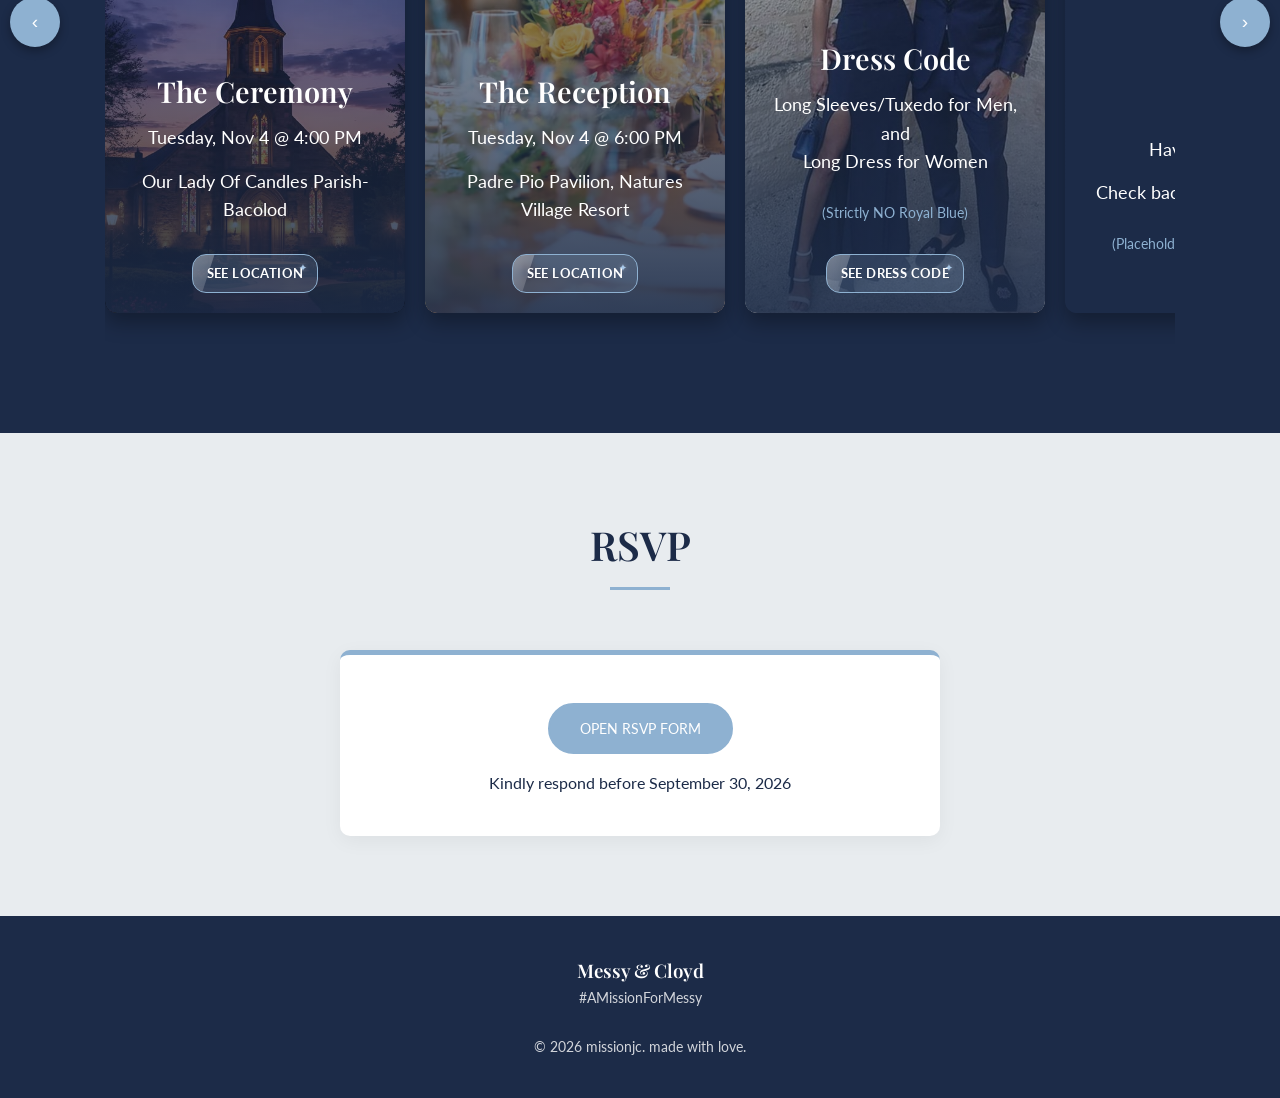
==== commit ce7d124d: "improved UI Added dresscode html" ====
--- a/index.html
+++ b/index.html
@@ -80,13 +80,13 @@
         <div class="detail-card" onclick="flipCard(this)">
           <div class="card-inner">
             <div class="card-front">
-              <div class="card-bg" style="background-image: url('https://images.unsplash.com/photo-1511795409834-ef04bbd61622?ixlib=rb-1.2.1&auto=format&fit=crop&w=800&q=80');"></div>
+              <div class="card-bg" style="background-image: url('assets/church.png');"></div>
               <div class="card-overlay">
                 <h3>The Ceremony</h3>
                 <p>Tuesday, Nov 4 @ 4:00 PM</p>
                 <p>Our Lady Of Candles Parish-Bacolod</p>
                 <div class="map-container">
-                  <a href="https://www.google.com/maps/place/Our+Lady+Of+Candles+Parish-Bacolod/@10.6675183,122.9754351,17z/data=!3m1!4b1!4m6!3m5!1s0x33aed18ffb43fdc3:0x84183bb1abb2b9f1!8m2!3d10.6675183!4d122.97801!16s%2Fg%2F1tvyj8wd?entry=ttu&g_ep=EgoyMDI2MDMxMC4wIKXMDSoASAFQAw%3D%3D" target="_blank" class="see-location">see location</a>
+                  <a href="https://www.google.com/maps/place/Our+Lady+Of+Candles+Parish-Bacolod/@10.6675183,122.9754351,17z/data=!3m1!4b1!4m6!3m5!1s0x33aed18ffb43fdc3:0x84183bb1abb2b9f1!8m2!3d10.6675183!4d122.97801!16s%2Fg%2F1tvyj8wd?entry=ttu&g_ep=EgoyMDI2MDMxMC4wIKXMDSoASAFQAw%3D%3D" class="see-location">see location</a>
                 </div>
               </div>
             </div>
@@ -107,7 +107,7 @@
         <div class="detail-card" onclick="flipCard(this)">
           <div class="card-inner">
             <div class="card-front">
-              <div class="card-bg" style="background-image: url('https://images.unsplash.com/photo-1519225421980-715cb0202128?ixlib=rb-1.2.1&auto=format&fit=crop&w=800&q=80');"></div>
+              <div class="card-bg" style="background-image: url('assets/Reception.png');"></div>
               <div class="card-overlay">
                 <h3>The Reception</h3>
                 <p>Tuesday, Nov 4 @ 6:00 PM</p>
@@ -134,19 +134,25 @@
         <div class="detail-card" onclick="flipCard(this)">
           <div class="card-inner">
             <div class="card-front">
-              <div class="card-bg" style="background-image: url('https://images.unsplash.com/photo-1594552072238-b8a3377044b4?ixlib=rb-1.2.1&auto=format&fit=crop&w=800&q=80');"></div>
+              <div class="card-bg" style="background-image: url('assets/dresscode2.png');"></div>
               <div class="card-overlay">
                 <h3>Dress Code</h3>
-                <p>Formal attire for men and long dress/gowns for women.</p>
+                <p style="text-align: center;">Long Sleeves/Tuxedo for Men,<br>and<br>Long Dress for Women</p>
                 <p style="color: var(--primary-blue); font-size: 0.9rem; margin-top: 10px;">(Strictly NO Royal Blue)</p>
+                <div class="map-container">
+                  <a href="dress-code.html" rel="noopener noreferrer" class="see-location">SEE DRESS CODE</a>
+                </div>
               </div>
             </div>
             <div class="card-back">
               <img src="assets/Color Palette 2.png" alt="Color Palette 2" style="width: 100%; height: 100%; object-fit: cover; border-radius: 12px;">
               <div class="card-overlay">
                 <h3>Dress Code</h3>
-                <p>Formal attire for men and long dress/gowns for women.</p>
+                <p style="text-align: center;">Long Sleeves/Tuxedo for Men,<br>and<br>Long Dress for Women</p>
                 <p style="color: var(--primary-blue); font-size: 0.9rem; margin-top: 10px;">(Strictly NO Royal Blue)</p>
+                <div class="map-container">
+                  <a href="dress-code.html" rel="noopener noreferrer" class="see-location">SEE DRESS CODE</a>
+                </div>
               </div>
             </div>
           </div>
--- a/style.css
+++ b/style.css
@@ -142,8 +142,69 @@
     .detail-card p { margin-bottom: 15px; font-size: 1.1rem; }
     .detail-card p a { color: var(--primary-blue); text-decoration: underline; }
     .map-container { position: relative; margin-top: 15px; }
-    .see-location { color: var(--primary-blue); text-decoration: underline; font-size: 1rem; text-transform: lowercase; }
-    .see-location:hover { color: var(--secondary-blue); }
+    .see-location {
+      display: inline-flex;
+      align-items: center;
+      justify-content: center;
+      position: relative;
+      overflow: hidden;
+      padding: 8px 14px;
+      border-radius: 14px;
+      border: 1.5px solid var(--primary-blue);
+      background-color: rgba(167, 199, 231, 0.15);
+      color: var(--white);
+      font-size: 0.84rem;
+      font-weight: 700;
+      letter-spacing: 0.4px;
+      text-transform: uppercase;
+      text-decoration: none;
+      transition: background-color 0.25s ease, border-color 0.25s ease, transform 0.25s ease, box-shadow 0.25s ease;
+    }
+    .see-location::before {
+      content: '';
+      position: absolute;
+      top: -130%;
+      left: -30%;
+      width: 42%;
+      height: 360%;
+      background: linear-gradient(120deg, rgba(255,255,255,0) 0%, rgba(255,255,255,0.35) 45%, rgba(255,255,255,0) 100%);
+      transform: rotate(18deg);
+      animation: seeLocationShimmer 4.6s ease-in-out infinite;
+      pointer-events: none;
+    }
+    .see-location::after {
+      content: '✦';
+      position: absolute;
+      right: 10px;
+      top: 6px;
+      font-size: 0.58rem;
+      color: var(--secondary-blue);
+      text-shadow: 0 0 5px rgba(255,255,255,0.35);
+      animation: seeLocationSparkle 2.4s ease-in-out infinite;
+      pointer-events: none;
+    }
+    .see-location:hover {
+      background-color: var(--primary-blue);
+      border-color: var(--secondary-blue);
+      transform: translateY(-1px);
+      box-shadow: 0 6px 14px rgba(0, 0, 0, 0.25);
+    }
+    .see-location:focus-visible {
+      outline: 2px solid var(--secondary-blue);
+      outline-offset: 2px;
+    }
+
+    @keyframes seeLocationShimmer {
+      0%, 20% { transform: translateX(-140%) rotate(18deg); opacity: 0; }
+      35% { opacity: 1; }
+      55% { transform: translateX(300%) rotate(18deg); opacity: 0; }
+      100% { transform: translateX(300%) rotate(18deg); opacity: 0; }
+    }
+
+    @keyframes seeLocationSparkle {
+      0%, 100% { transform: scale(0.88) rotate(0deg); opacity: 0.3; }
+      50% { transform: scale(1.08) rotate(12deg); opacity: 0.65; }
+    }
 
     /* RSVP */
     #rsvp { background-color: var(--off-white); text-align: center; }
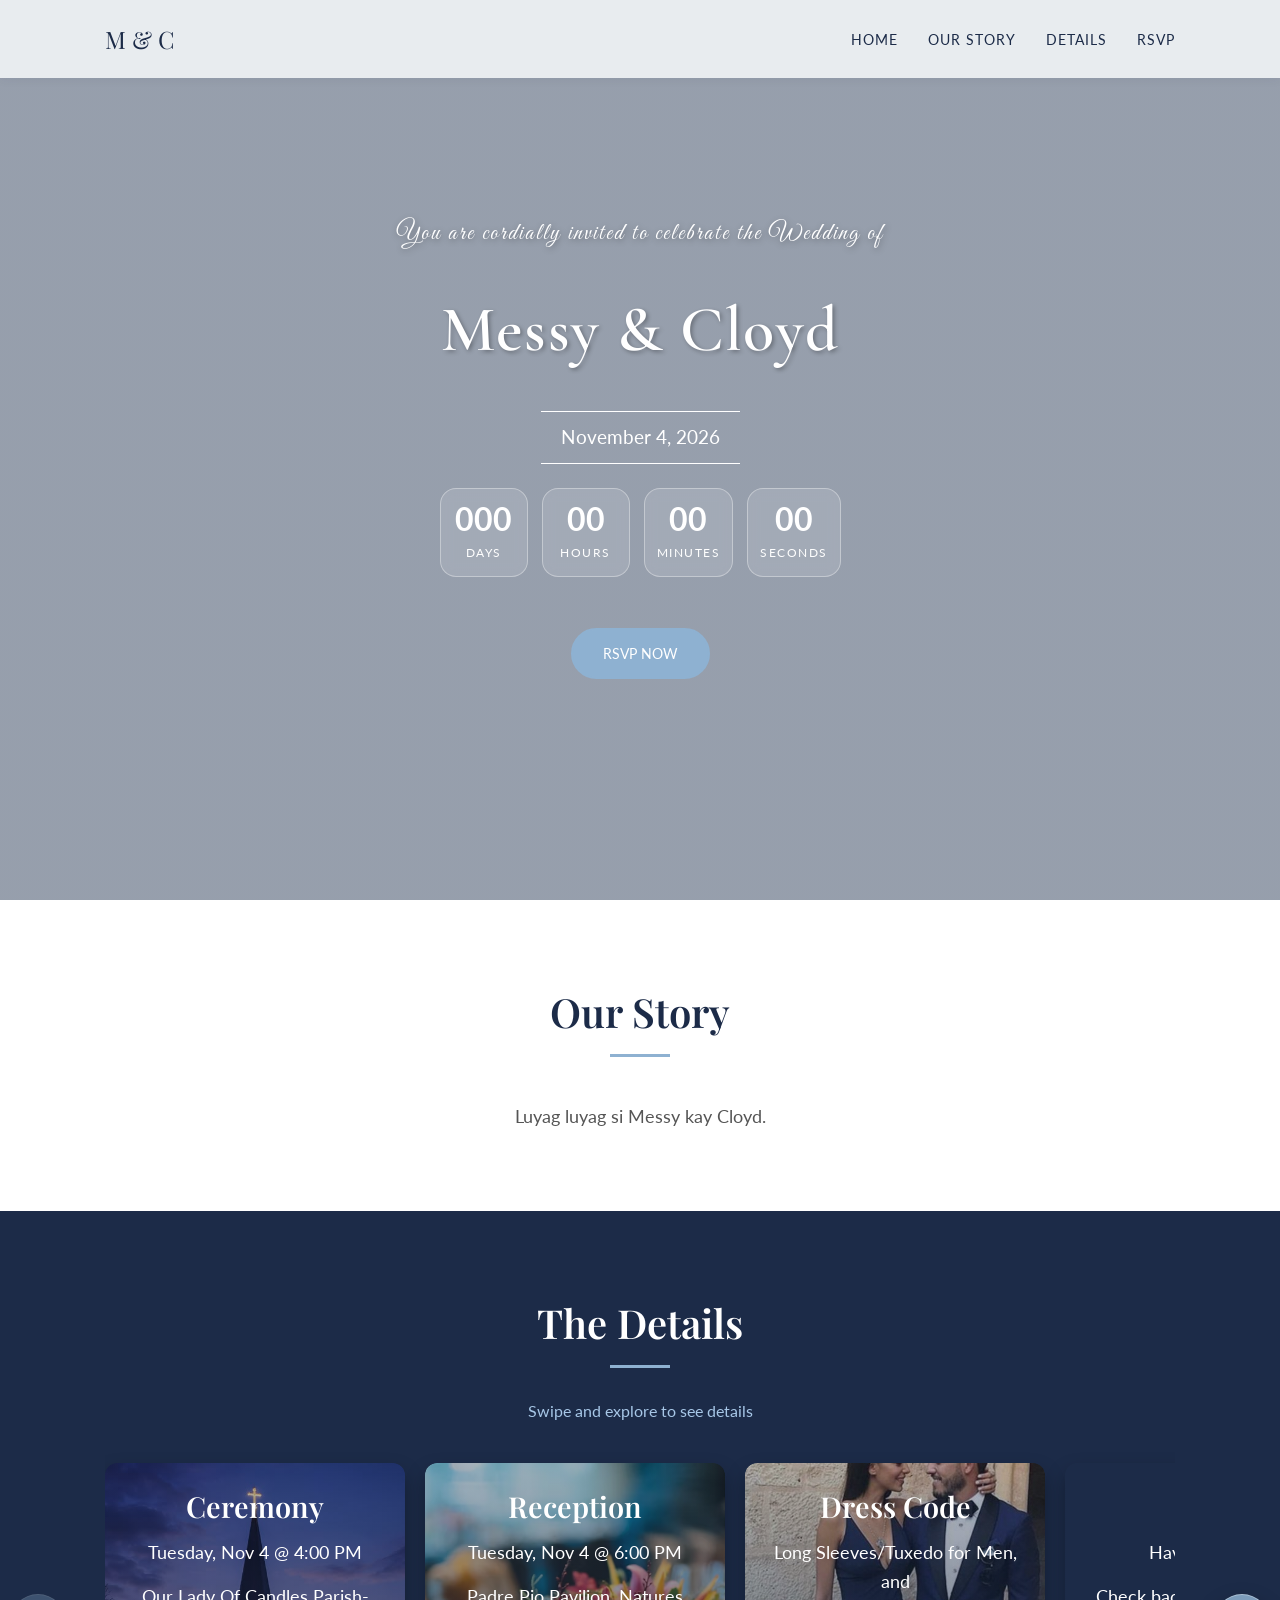
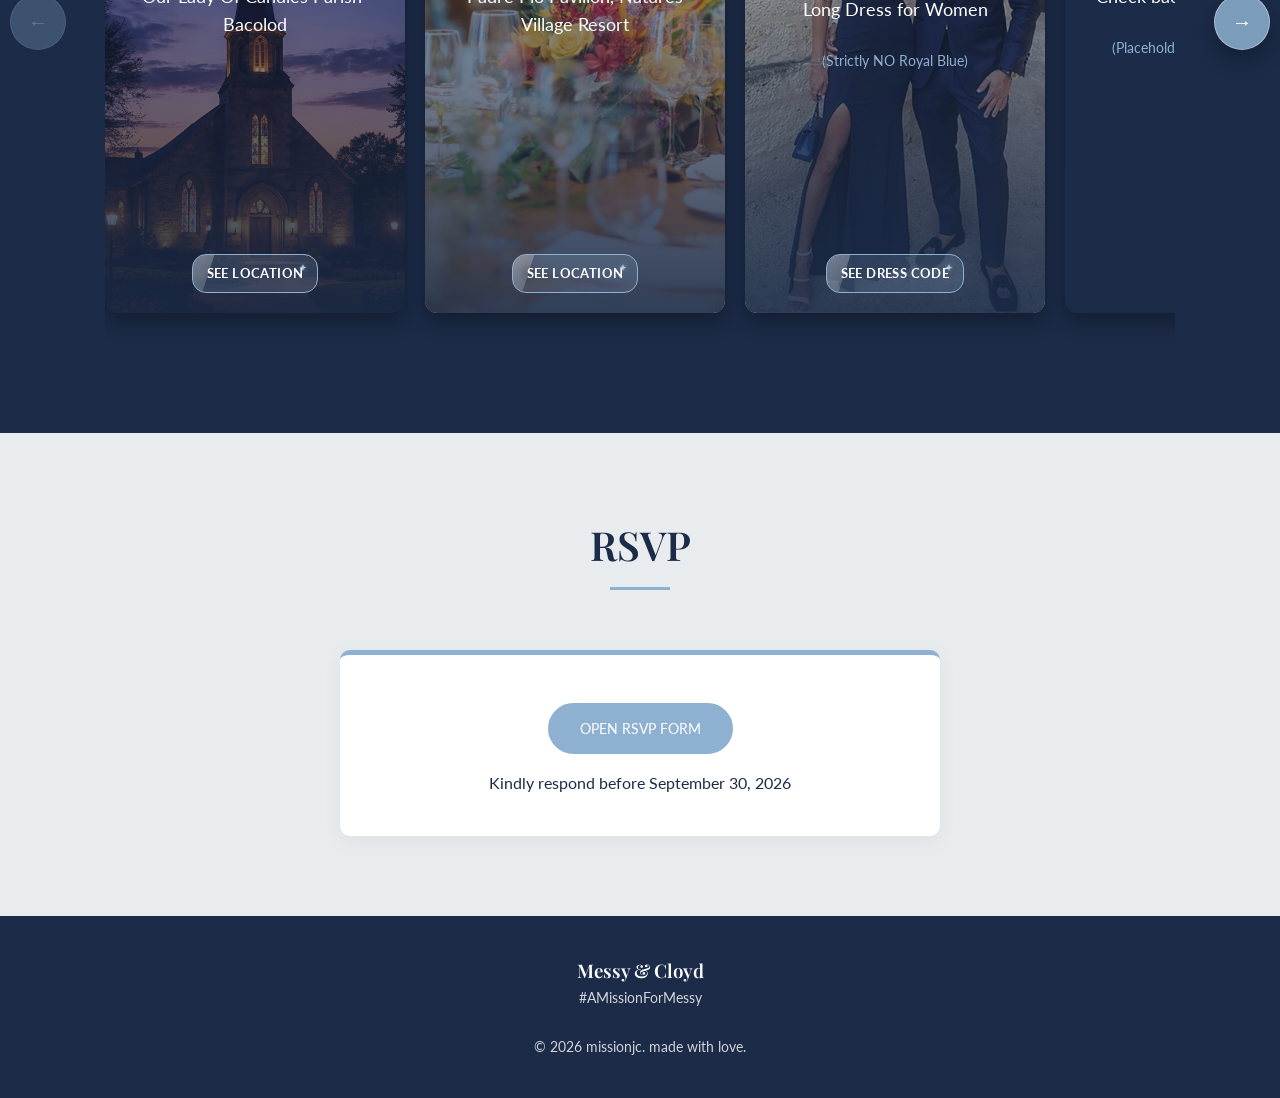
==== commit c9d46284: "Updated UI/UX" ====
--- a/index.html
+++ b/index.html
@@ -8,7 +8,7 @@
   <!-- Google Fonts -->
   <link rel="preconnect" href="https://fonts.googleapis.com">
   <link rel="preconnect" href="https://fonts.gstatic.com" crossorigin>
-  <link href="https://fonts.googleapis.com/css2?family=Lato:wght@300;400;700&family=Playfair+Display:ital,wght@0,400;0,600;1,400&display=swap" rel="stylesheet">
+  <link href="https://fonts.googleapis.com/css2?family=Cormorant+Garamond:wght@500;700&family=Great+Vibes&family=Lato:wght@300;400;700&family=Playfair+Display:ital,wght@0,400;0,600;1,400&display=swap" rel="stylesheet">
 
   <link rel="stylesheet" href="style.css">
 </head>
@@ -33,8 +33,18 @@
   <!-- Hero Section -->
   <section id="hero">
     <div class="container hero-content">
-      <p>WE ARE GETTING MARRIED</p>
-      <h1>Messy & Cloyd</h1>
+      <p class="hero-invite" aria-label="You are cordially invited to celebrate the Wedding of">
+        <span class="invite-word">You</span>
+        <span class="invite-word">are</span>
+        <span class="invite-word">cordially</span>
+        <span class="invite-word">invited</span>
+        <span class="invite-word">to</span>
+        <span class="invite-word">celebrate</span>
+        <span class="invite-word">the</span>
+        <span class="invite-word">Wedding</span>
+        <span class="invite-word">of</span>
+      </p>
+      <h1 class="hero-names">Messy & Cloyd</h1>
       <div class="hero-date">November 4, 2026</div>
       <div class="countdown" id="countdown" aria-label="Countdown to the wedding">
         <div class="countdown-item">
@@ -74,7 +84,7 @@
     <div class="container">
       <h2 class="section-title">The Details</h2>
       <p style="color: var(--secondary-blue); margin-top: 10px;">Swipe and explore to see details</p>
-      <button class="scroll-btn left" onclick="scrollDetails(-300)">‹</button>
+      <button id="detailsScrollLeft" class="scroll-btn left" type="button" aria-label="Scroll details left" title="Scroll left" onclick="scrollDetails(-300)">&larr;</button>
       <div class="scroll-container" id="detailsContainer">
         <!-- Ceremony Card -->
         <div class="detail-card" onclick="flipCard(this)">
@@ -82,7 +92,7 @@
             <div class="card-front">
               <div class="card-bg" style="background-image: url('assets/church.png');"></div>
               <div class="card-overlay">
-                <h3>The Ceremony</h3>
+                <h3>Ceremony</h3>
                 <p>Tuesday, Nov 4 @ 4:00 PM</p>
                 <p>Our Lady Of Candles Parish-Bacolod</p>
                 <div class="map-container">
@@ -93,7 +103,7 @@
             <div class="card-back">
               <img src="assets/Candles.png" alt="Our Lady Of Candles Parish" style="width: 100%; height: 100%; object-fit: cover; border-radius: 12px;">
               <div class="card-overlay">
-                <h3>The Ceremony</h3>
+                <h3>Ceremony</h3>
                 <p>Tuesday, Nov 4 @ 4:00 PM</p>
                 <p>Our Lady Of Candles Parish-Bacolod</p>
                 <div class="map-container">
@@ -109,7 +119,7 @@
             <div class="card-front">
               <div class="card-bg" style="background-image: url('assets/Reception.png');"></div>
               <div class="card-overlay">
-                <h3>The Reception</h3>
+                <h3>Reception</h3>
                 <p>Tuesday, Nov 4 @ 6:00 PM</p>
                 <p>Padre Pio Pavilion, Natures Village Resort</p>
                 <div class="map-container">
@@ -120,7 +130,7 @@
             <div class="card-back">
               <img src="assets/Padre-pio.png" alt="Padre Pio Pavilion" style="width: 100%; height: 100%; object-fit: cover; border-radius: 12px;">
               <div class="card-overlay">
-                <h3>The Reception</h3>
+                <h3>Reception</h3>
                 <p>Tuesday, Nov 4 @ 6:00 PM</p>
                 <p>Padre Pio Pavilion, Natures Village Resort</p>
                 <div class="map-container">
@@ -183,7 +193,7 @@
           </div>
         </div>
       </div>
-      <button class="scroll-btn right" onclick="scrollDetails(300)">›</button>
+      <button id="detailsScrollRight" class="scroll-btn right" type="button" aria-label="Scroll details right" title="Scroll right" onclick="scrollDetails(300)">&rarr;</button>
     </div>
   </section>
 
--- a/style.css
+++ b/style.css
@@ -4,6 +4,8 @@
       --dark-navy: #1C2B48;
       --off-white: #E8ECEF;
       --white: #ffffff;
+  --fancy-script: 'Great Vibes', cursive;
+  --fancy-serif: 'Cormorant Garamond', serif;
     }
     * { box-sizing: border-box; margin: 0; padding: 0; }
     html { scroll-behavior: smooth; }
@@ -28,7 +30,79 @@
     #hero { height: 100vh; background: linear-gradient(rgba(28,43,72,0.4), rgba(28,43,72,0.4)), url('https://images.unsplash.com/photo-1519741497674-611481863552?ixlib=rb-1.2.1&auto=format&fit=crop&w=1950&q=80'); background-size: cover; background-position: center; display: flex; align-items: center; justify-content: center; text-align: center; color: var(--white); }
     .hero-content h1 { font-size: 4rem; margin-bottom: 10px; text-shadow: 2px 2px 4px rgba(0,0,0,0.3); }
     .hero-content p { font-size: 1.5rem; letter-spacing: 2px; margin-bottom: 30px; font-weight: 300; }
+    .hero-invite {
+      font-family: var(--fancy-script);
+      font-size: clamp(2.7rem, 5.4vw, 4.5rem);
+      font-weight: 400;
+      letter-spacing: 0.2px;
+      line-height: 1.15;
+      max-width: 900px;
+      margin: 0 auto 14px;
+      text-transform: none;
+      text-shadow: 1px 2px 6px rgba(0,0,0,0.35);
+      display: flex;
+      flex-wrap: wrap;
+      justify-content: center;
+      column-gap: 0.28em;
+      row-gap: 0.04em;
+    }
+    .hero-invite .invite-word {
+      opacity: 0;
+      transform: translateY(18px);
+      filter: blur(2px);
+      animation: inviteWordReveal 0.52s ease forwards;
+      will-change: transform, opacity;
+    }
+    .hero-invite .invite-word:nth-child(1) { animation-delay: 0.10s; }
+    .hero-invite .invite-word:nth-child(2) { animation-delay: 0.18s; }
+    .hero-invite .invite-word:nth-child(3) { animation-delay: 0.26s; }
+    .hero-invite .invite-word:nth-child(4) { animation-delay: 0.34s; }
+    .hero-invite .invite-word:nth-child(5) { animation-delay: 0.42s; }
+    .hero-invite .invite-word:nth-child(6) { animation-delay: 0.50s; }
+    .hero-invite .invite-word:nth-child(7) { animation-delay: 0.58s; }
+    .hero-invite .invite-word:nth-child(8) { animation-delay: 0.66s; }
+    .hero-invite .invite-word:nth-child(9) { animation-delay: 0.74s; }
+    .hero-names {
+      font-family: var(--fancy-serif);
+      font-size: clamp(4rem, 9.5vw, 6.8rem);
+      letter-spacing: 1.35px;
+      margin-bottom: 8px;
+      opacity: 0;
+      transform: translateY(20px);
+      animation: heroTitleReveal 1.15s cubic-bezier(.2,.65,.2,1) 1.02s forwards;
+    }
+        @keyframes inviteWordReveal {
+          0% {
+            opacity: 0;
+            transform: translateY(18px);
+            filter: blur(2px);
+          }
+          100% {
+            opacity: 1;
+            transform: translateY(0);
+            filter: blur(0);
+          }
+        }
+
     .hero-date { font-size: 1.2rem; border-top: 1px solid var(--white); border-bottom: 1px solid var(--white); display: inline-block; padding: 10px 20px; margin-top: 20px; }
+        @keyframes heroTitleReveal {
+          0% {
+            opacity: 0;
+            transform: translateY(22px) scale(0.98);
+            filter: blur(4px);
+          }
+          60% {
+            opacity: 1;
+            transform: translateY(-2px) scale(1.005);
+            filter: blur(0);
+          }
+          100% {
+            opacity: 1;
+            transform: translateY(0) scale(1);
+            filter: blur(0);
+          }
+        }
+
     .countdown { display: flex; justify-content: center; gap: 14px; margin-top: 24px; flex-wrap: wrap; }
     .countdown-item { min-width: 88px; padding: 14px 12px; border: 1px solid rgba(255,255,255,0.35); border-radius: 16px; background: rgba(255,255,255,0.12); backdrop-filter: blur(6px); }
     .countdown-value { display: block; font-size: 2rem; font-weight: 700; line-height: 1; }
@@ -45,8 +119,45 @@
     #details .section-title { color: var(--white); }
     .scroll-container { display: flex; gap: 20px; overflow-x: auto; scroll-behavior: smooth; padding: 40px 0; -ms-overflow-style: none; scrollbar-width: none; scroll-snap-type: x mandatory; }
     .scroll-container::-webkit-scrollbar { display: none; }
-    .scroll-btn { position: absolute; top: 50%; transform: translateY(-50%); background-color: var(--primary-blue); color: var(--white); border: none; width: 50px; height: 50px; border-radius: 50%; cursor: pointer; z-index: 10; font-size: 1.2rem; display: flex; align-items: center; justify-content: center; box-shadow: 0 4px 10px rgba(0,0,0,0.3); transition: background-color 0.3s; }
-    .scroll-btn:hover { background-color: var(--secondary-blue); }
+    .scroll-btn {
+      position: absolute;
+      top: 50%;
+      transform: translateY(-50%);
+      background: rgba(142, 177, 209, 0.85);
+      color: var(--white);
+      border: 1px solid rgba(255,255,255,0.35);
+      width: 56px;
+      height: 56px;
+      border-radius: 50%;
+      cursor: pointer;
+      z-index: 10;
+      font-size: 1.25rem;
+      font-weight: 700;
+      display: flex;
+      align-items: center;
+      justify-content: center;
+      box-shadow: 0 10px 22px rgba(0,0,0,0.28);
+      backdrop-filter: blur(4px);
+      transition: background-color 0.25s ease, transform 0.25s ease, box-shadow 0.25s ease, opacity 0.25s ease;
+    }
+    .scroll-btn:hover {
+      background-color: rgba(167, 199, 231, 0.95);
+      transform: translateY(-50%) translateY(-2px);
+      box-shadow: 0 14px 24px rgba(0,0,0,0.32);
+    }
+    .scroll-btn:active {
+      transform: translateY(-50%) scale(0.96);
+    }
+    .scroll-btn:focus-visible {
+      outline: 2px solid var(--secondary-blue);
+      outline-offset: 2px;
+    }
+    .scroll-btn:disabled {
+      opacity: 0.35;
+      cursor: not-allowed;
+      transform: translateY(-50%);
+      box-shadow: none;
+    }
     .scroll-btn.left { left: 10px; }
     .scroll-btn.right { right: 10px; }
 
@@ -134,30 +245,37 @@
       background: linear-gradient(to bottom, rgba(28,43,72,0.3), rgba(28,43,72,0.9)); 
       display: flex; 
       flex-direction: column; 
-      justify-content: flex-end; 
+      justify-content: flex-start; 
       padding: 20px; 
       color: var(--white);
     }
     .detail-card h3 { font-size: 1.8rem; margin-bottom: 10px; }
     .detail-card p { margin-bottom: 15px; font-size: 1.1rem; }
     .detail-card p a { color: var(--primary-blue); text-decoration: underline; }
-    .map-container { position: relative; margin-top: 15px; }
+    .map-container { position: relative; margin-top: auto; padding-top: 15px; }
     .see-location {
+      display: -webkit-inline-flex;
       display: inline-flex;
+      -webkit-align-items: center;
       align-items: center;
+      -webkit-justify-content: center;
       justify-content: center;
       position: relative;
       overflow: hidden;
       padding: 8px 14px;
       border-radius: 14px;
+      border: 1.5px solid #8EB1D1;
       border: 1.5px solid var(--primary-blue);
       background-color: rgba(167, 199, 231, 0.15);
+      color: #ffffff;
       color: var(--white);
+      font-family: 'Lato', sans-serif;
       font-size: 0.84rem;
       font-weight: 700;
       letter-spacing: 0.4px;
       text-transform: uppercase;
       text-decoration: none;
+      -webkit-transition: background-color 0.25s ease, border-color 0.25s ease, -webkit-transform 0.25s ease, box-shadow 0.25s ease;
       transition: background-color 0.25s ease, border-color 0.25s ease, transform 0.25s ease, box-shadow 0.25s ease;
     }
     .see-location::before {
@@ -167,33 +285,48 @@
       left: -30%;
       width: 42%;
       height: 360%;
+      background: -webkit-linear-gradient(330deg, rgba(255,255,255,0) 0%, rgba(255,255,255,0.35) 45%, rgba(255,255,255,0) 100%);
       background: linear-gradient(120deg, rgba(255,255,255,0) 0%, rgba(255,255,255,0.35) 45%, rgba(255,255,255,0) 100%);
+      -webkit-transform: rotate(18deg);
       transform: rotate(18deg);
+      -webkit-animation: seeLocationShimmer 4.6s ease-in-out infinite;
       animation: seeLocationShimmer 4.6s ease-in-out infinite;
       pointer-events: none;
     }
     .see-location::after {
-      content: '✦';
+      content: '\2726';
       position: absolute;
       right: 10px;
       top: 6px;
       font-size: 0.58rem;
+      color: #A7C7E7;
       color: var(--secondary-blue);
       text-shadow: 0 0 5px rgba(255,255,255,0.35);
+      -webkit-animation: seeLocationSparkle 2.4s ease-in-out infinite;
       animation: seeLocationSparkle 2.4s ease-in-out infinite;
       pointer-events: none;
     }
     .see-location:hover {
+      background-color: #8EB1D1;
       background-color: var(--primary-blue);
+      border-color: #A7C7E7;
       border-color: var(--secondary-blue);
+      -webkit-transform: translateY(-1px);
       transform: translateY(-1px);
       box-shadow: 0 6px 14px rgba(0, 0, 0, 0.25);
     }
     .see-location:focus-visible {
+      outline: 2px solid #A7C7E7;
       outline: 2px solid var(--secondary-blue);
       outline-offset: 2px;
     }
 
+    @-webkit-keyframes seeLocationShimmer {
+      0%, 20% { -webkit-transform: translateX(-140%) rotate(18deg); transform: translateX(-140%) rotate(18deg); opacity: 0; }
+      35% { opacity: 1; }
+      55% { -webkit-transform: translateX(300%) rotate(18deg); transform: translateX(300%) rotate(18deg); opacity: 0; }
+      100% { -webkit-transform: translateX(300%) rotate(18deg); transform: translateX(300%) rotate(18deg); opacity: 0; }
+    }
     @keyframes seeLocationShimmer {
       0%, 20% { transform: translateX(-140%) rotate(18deg); opacity: 0; }
       35% { opacity: 1; }
@@ -201,6 +334,10 @@
       100% { transform: translateX(300%) rotate(18deg); opacity: 0; }
     }
 
+    @-webkit-keyframes seeLocationSparkle {
+      0%, 100% { -webkit-transform: scale(0.88) rotate(0deg); transform: scale(0.88) rotate(0deg); opacity: 0.3; }
+      50% { -webkit-transform: scale(1.08) rotate(12deg); transform: scale(1.08) rotate(12deg); opacity: 0.65; }
+    }
     @keyframes seeLocationSparkle {
       0%, 100% { transform: scale(0.88) rotate(0deg); opacity: 0.3; }
       50% { transform: scale(1.08) rotate(12deg); opacity: 0.65; }
@@ -222,6 +359,14 @@
     /* Mobile Responsive */
     @media (max-width: 768px) {
       .hero-content h1 { font-size: 2.5rem; }
+      .hero-invite {
+        font-size: clamp(2.2rem, 9vw, 3.2rem);
+        line-height: 1.2;
+        margin-bottom: 12px;
+      }
+      .hero-names {
+        font-size: clamp(3.2rem, 12.5vw, 4.8rem);
+      }
       .countdown { gap: 10px; margin-top: 18px; }
       .countdown-item { min-width: 72px; padding: 12px 10px; }
       .countdown-value { font-size: 1.5rem; }
@@ -241,13 +386,15 @@
       .nav-links.active { display: flex; }
       .hamburger { display: block; }
       
-      .scroll-btn { width: 45px; height: 45px; font-size: 1.1rem; }
+      .scroll-btn { width: 48px; height: 48px; font-size: 1.1rem; }
       .scroll-btn.left { left: 5px; }
       .scroll-btn.right { right: 5px; }
       
       .detail-card { 
         min-width: 100%; 
         max-width: 100%; 
+        width: 100%;
+        flex: 0 0 100%;
         height: 50vh; 
         perspective: none;
       }
@@ -255,6 +402,13 @@
         gap: 0; 
         padding: 30px 0; 
         scroll-padding-left: 0;
+        scroll-snap-type: x mandatory;
+        overscroll-behavior-x: contain;
+        -webkit-overflow-scrolling: touch;
+      }
+      .detail-card {
+        scroll-snap-align: start;
+        scroll-snap-stop: always;
       }
       .card-overlay { padding: 15px; }
       .detail-card h3 { font-size: 1.5rem; }
@@ -266,3 +420,13 @@
       .detail-card { min-height: 400px; }
       .section-padding { padding: 60px 0; }
     }
+
+    @media (prefers-reduced-motion: reduce) {
+      .hero-invite .invite-word,
+      .hero-names {
+        animation: none;
+        opacity: 1;
+        transform: none;
+        filter: none;
+      }
+    }
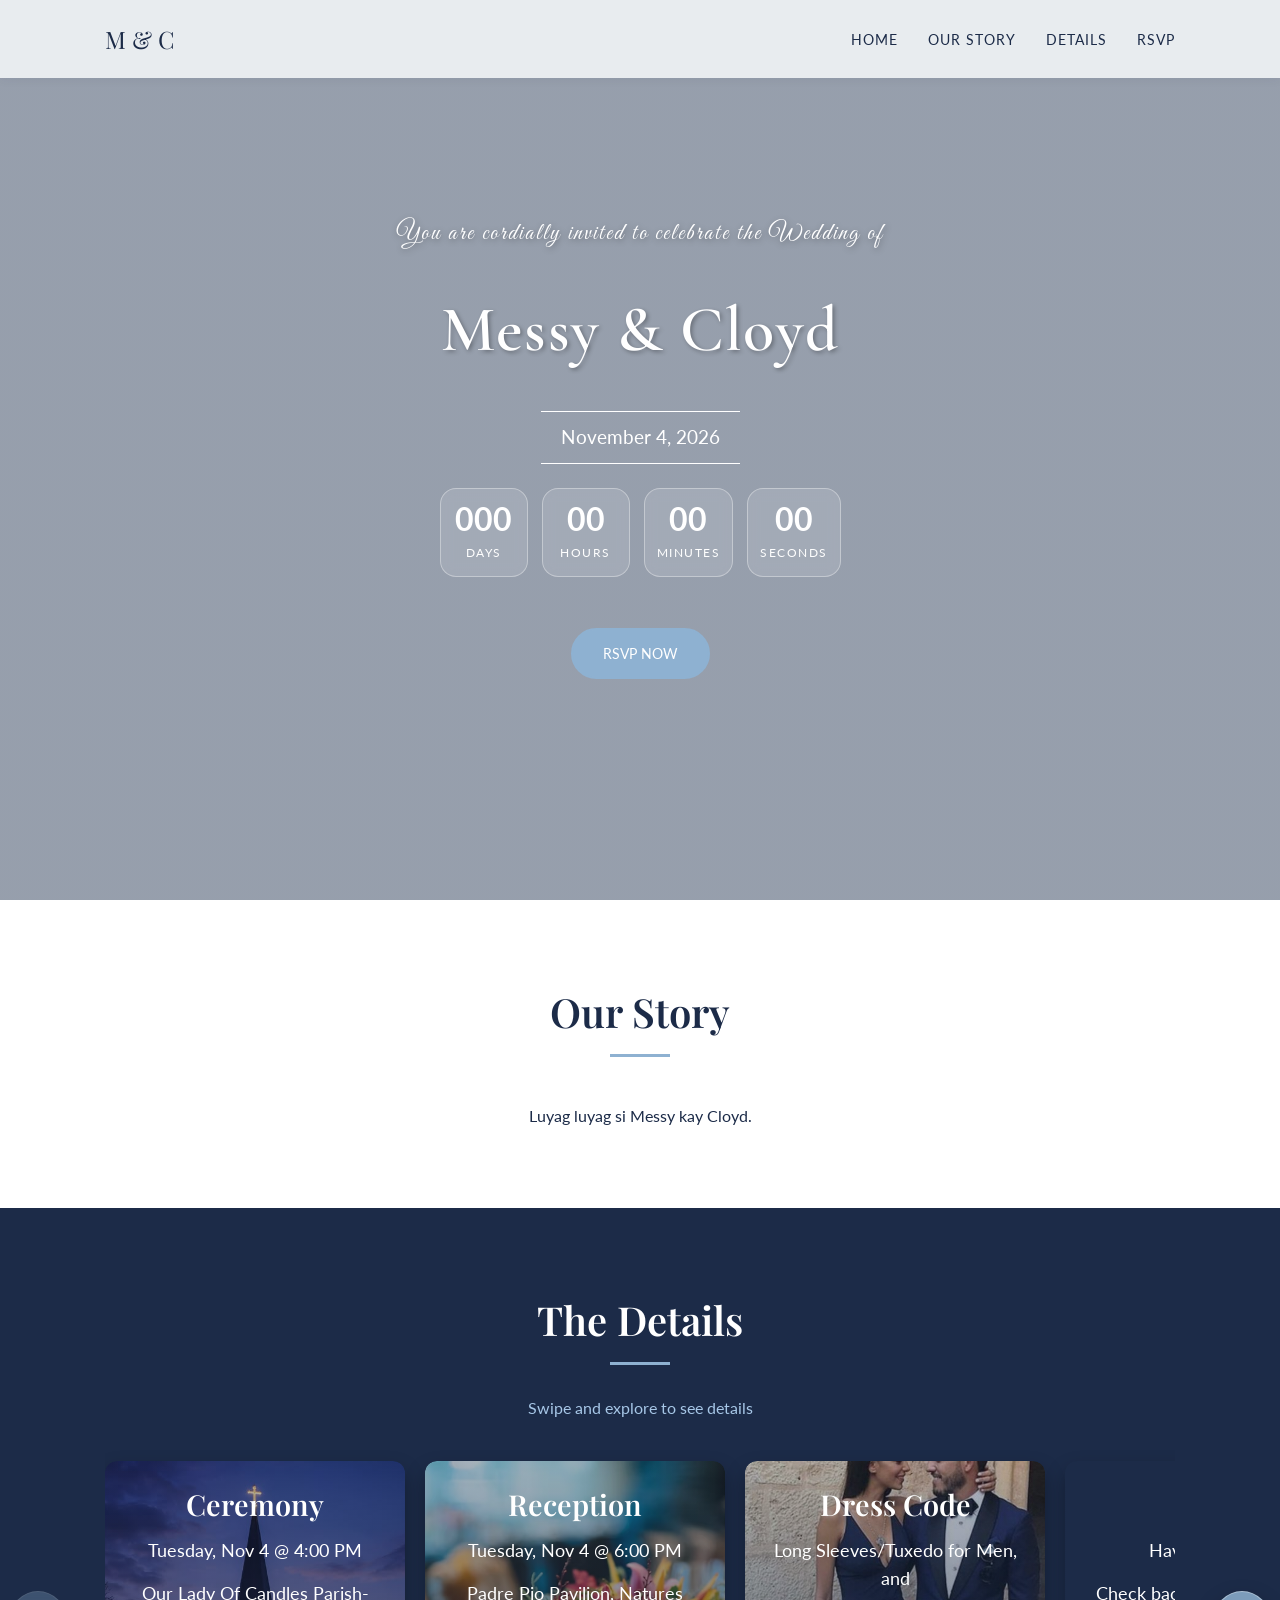
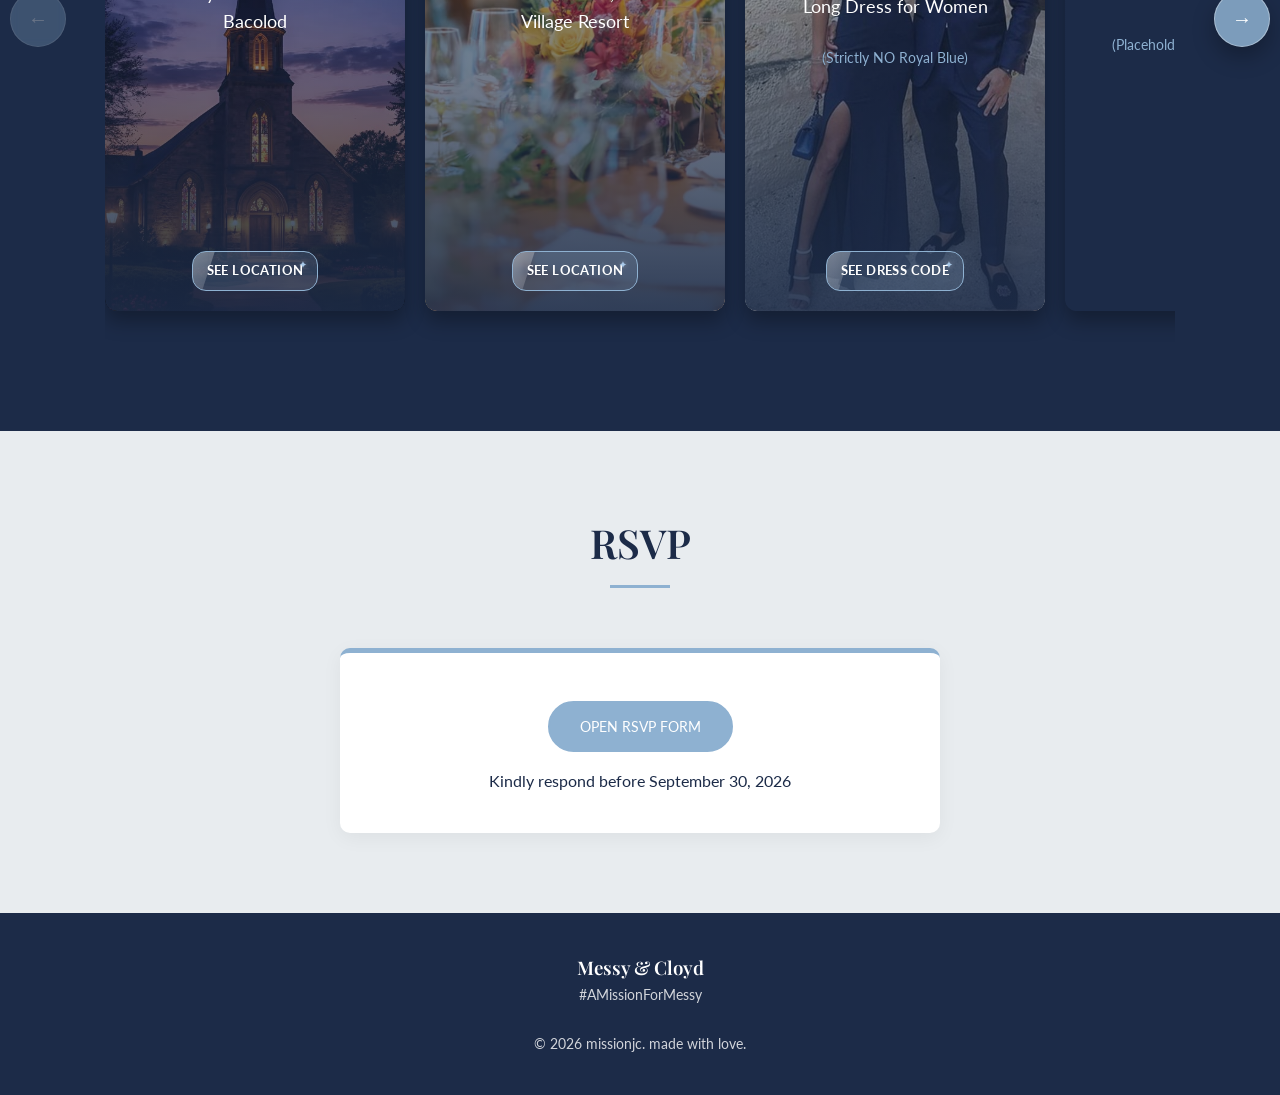
==== commit 763773c2: "Fixed Names not showing" ====
--- a/index.html
+++ b/index.html
@@ -10,7 +10,7 @@
   <link rel="preconnect" href="https://fonts.gstatic.com" crossorigin>
   <link href="https://fonts.googleapis.com/css2?family=Cormorant+Garamond:wght@500;700&family=Great+Vibes&family=Lato:wght@300;400;700&family=Playfair+Display:ital,wght@0,400;0,600;1,400&display=swap" rel="stylesheet">
 
-  <link rel="stylesheet" href="style.css">
+  <link rel="stylesheet" href="style.css?v=20260328a">
 </head>
 <body>
 
--- a/style.css
+++ b/style.css
@@ -4,8 +4,8 @@
       --dark-navy: #1C2B48;
       --off-white: #E8ECEF;
       --white: #ffffff;
-  --fancy-script: 'Great Vibes', cursive;
-  --fancy-serif: 'Cormorant Garamond', serif;
+  --fancy-script: 'Great Vibes', 'Segoe Script', 'Brush Script MT', cursive;
+  --fancy-serif: 'Cormorant Garamond', 'Times New Roman', serif;
     }
     * { box-sizing: border-box; margin: 0; padding: 0; }
     html { scroll-behavior: smooth; }
@@ -47,72 +47,113 @@
       row-gap: 0.04em;
     }
     .hero-invite .invite-word {
-      opacity: 0;
-      transform: translateY(18px);
-      filter: blur(2px);
-      animation: inviteWordReveal 0.52s ease forwards;
+      display: inline-block;
+      opacity: 1;
+      -webkit-transform: none;
+      transform: none;
       will-change: transform, opacity;
     }
-    .hero-invite .invite-word:nth-child(1) { animation-delay: 0.10s; }
-    .hero-invite .invite-word:nth-child(2) { animation-delay: 0.18s; }
-    .hero-invite .invite-word:nth-child(3) { animation-delay: 0.26s; }
-    .hero-invite .invite-word:nth-child(4) { animation-delay: 0.34s; }
-    .hero-invite .invite-word:nth-child(5) { animation-delay: 0.42s; }
-    .hero-invite .invite-word:nth-child(6) { animation-delay: 0.50s; }
-    .hero-invite .invite-word:nth-child(7) { animation-delay: 0.58s; }
-    .hero-invite .invite-word:nth-child(8) { animation-delay: 0.66s; }
-    .hero-invite .invite-word:nth-child(9) { animation-delay: 0.74s; }
     .hero-names {
       font-family: var(--fancy-serif);
       font-size: clamp(4rem, 9.5vw, 6.8rem);
       letter-spacing: 1.35px;
       margin-bottom: 8px;
-      opacity: 0;
-      transform: translateY(20px);
-      animation: heroTitleReveal 1.15s cubic-bezier(.2,.65,.2,1) 1.02s forwards;
-    }
-        @keyframes inviteWordReveal {
-          0% {
-            opacity: 0;
-            transform: translateY(18px);
-            filter: blur(2px);
-          }
-          100% {
-            opacity: 1;
-            transform: translateY(0);
-            filter: blur(0);
-          }
-        }
-
+      opacity: 1;
+      -webkit-transform: none;
+      transform: none;
+    }
     .hero-date { font-size: 1.2rem; border-top: 1px solid var(--white); border-bottom: 1px solid var(--white); display: inline-block; padding: 10px 20px; margin-top: 20px; }
-        @keyframes heroTitleReveal {
-          0% {
-            opacity: 0;
-            transform: translateY(22px) scale(0.98);
-            filter: blur(4px);
-          }
-          60% {
-            opacity: 1;
-            transform: translateY(-2px) scale(1.005);
-            filter: blur(0);
-          }
-          100% {
-            opacity: 1;
-            transform: translateY(0) scale(1);
-            filter: blur(0);
-          }
-        }
+
+    @media (prefers-reduced-motion: no-preference) {
+      .hero-invite .invite-word {
+        opacity: 0;
+        -webkit-transform: translateY(18px);
+        transform: translateY(18px);
+        -webkit-animation: inviteWordReveal 0.52s ease forwards;
+        animation: inviteWordReveal 0.52s ease forwards;
+      }
+      .hero-invite .invite-word:nth-child(1) { animation-delay: 0.10s; }
+      .hero-invite .invite-word:nth-child(2) { animation-delay: 0.18s; }
+      .hero-invite .invite-word:nth-child(3) { animation-delay: 0.26s; }
+      .hero-invite .invite-word:nth-child(4) { animation-delay: 0.34s; }
+      .hero-invite .invite-word:nth-child(5) { animation-delay: 0.42s; }
+      .hero-invite .invite-word:nth-child(6) { animation-delay: 0.50s; }
+      .hero-invite .invite-word:nth-child(7) { animation-delay: 0.58s; }
+      .hero-invite .invite-word:nth-child(8) { animation-delay: 0.66s; }
+      .hero-invite .invite-word:nth-child(9) { animation-delay: 0.74s; }
+
+      .hero-names {
+        opacity: 0;
+        -webkit-transform: translateY(20px);
+        transform: translateY(20px);
+        -webkit-animation: heroTitleReveal 1.15s cubic-bezier(.2,.65,.2,1) 1.02s forwards;
+        animation: heroTitleReveal 1.15s cubic-bezier(.2,.65,.2,1) 1.02s forwards;
+      }
+    }
+
+    @-webkit-keyframes inviteWordReveal {
+      0% {
+        opacity: 0;
+        -webkit-transform: translateY(18px);
+        transform: translateY(18px);
+      }
+      100% {
+        opacity: 1;
+        -webkit-transform: translateY(0);
+        transform: translateY(0);
+      }
+    }
+    @keyframes inviteWordReveal {
+      0% {
+        opacity: 0;
+        transform: translateY(18px);
+      }
+      100% {
+        opacity: 1;
+        transform: translateY(0);
+      }
+    }
+
+    @-webkit-keyframes heroTitleReveal {
+      0% {
+        opacity: 0;
+        -webkit-transform: translateY(22px) scale(0.98);
+        transform: translateY(22px) scale(0.98);
+      }
+      60% {
+        opacity: 1;
+        -webkit-transform: translateY(-2px) scale(1.005);
+        transform: translateY(-2px) scale(1.005);
+      }
+      100% {
+        opacity: 1;
+        -webkit-transform: translateY(0) scale(1);
+        transform: translateY(0) scale(1);
+      }
+    }
+    @keyframes heroTitleReveal {
+      0% {
+        opacity: 0;
+        transform: translateY(22px) scale(0.98);
+      }
+      60% {
+        opacity: 1;
+        transform: translateY(-2px) scale(1.005);
+      }
+      100% {
+        opacity: 1;
+        transform: translateY(0) scale(1);
+      }
+    }
 
     .countdown { display: flex; justify-content: center; gap: 14px; margin-top: 24px; flex-wrap: wrap; }
     .countdown-item { min-width: 88px; padding: 14px 12px; border: 1px solid rgba(255,255,255,0.35); border-radius: 16px; background: rgba(255,255,255,0.12); backdrop-filter: blur(6px); }
     .countdown-value { display: block; font-size: 2rem; font-weight: 700; line-height: 1; }
     .countdown-label { display: block; margin-top: 8px; font-size: 0.75rem; letter-spacing: 1.5px; text-transform: uppercase; }
-
     /* Story */
     #story { background-color: var(--white); text-align: center; }
     .section-title { font-size: 2.5rem; color: var(--dark-navy); margin-bottom: 20px; position: relative; display: inline-block; }
     .section-title::after { content: ''; display: block; width: 60px; height: 3px; background-color: var(--primary-blue); margin: 10px auto 0; }
-    .story-text { max-width: 700px; margin: 0 auto; font-size: 1.1rem; color: #555; }
 
     /* Details - Flip Cards */
     #details { background-color: var(--dark-navy); color: var(--white); text-align: center; position: relative; overflow: hidden; }
@@ -424,9 +465,10 @@
     @media (prefers-reduced-motion: reduce) {
       .hero-invite .invite-word,
       .hero-names {
+        -webkit-animation: none;
         animation: none;
         opacity: 1;
+        -webkit-transform: none;
         transform: none;
-        filter: none;
-      }
-    }
+      }
+    }
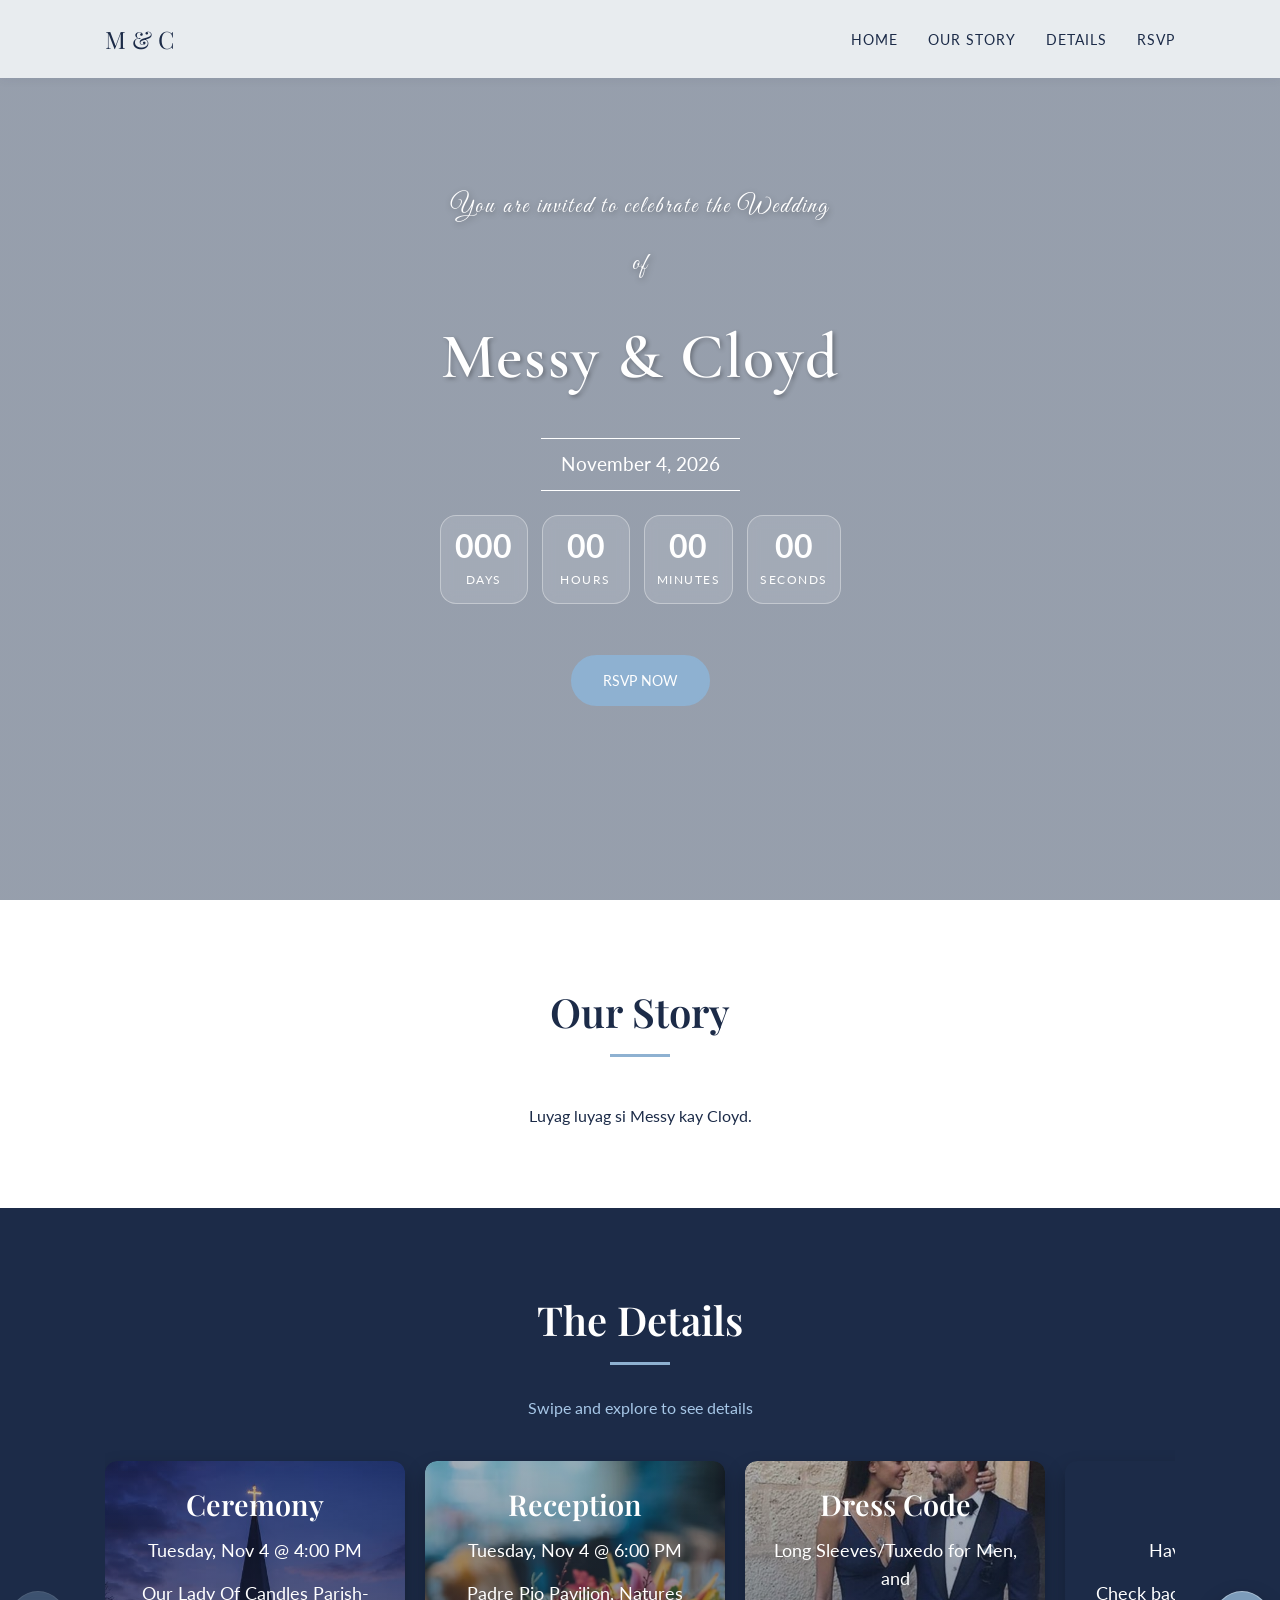
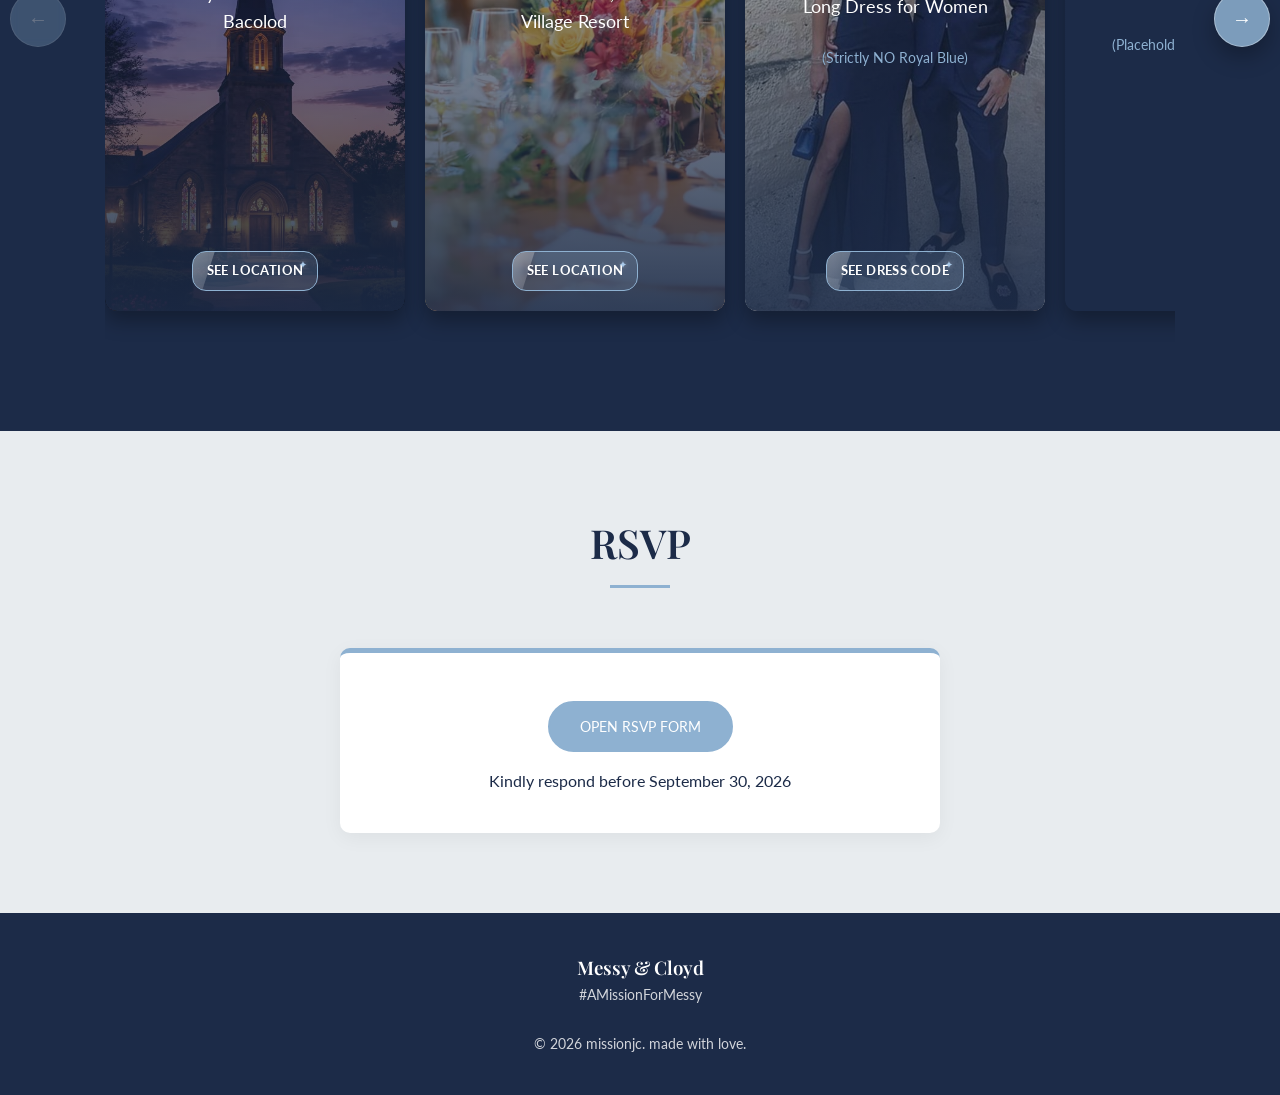
==== commit 673d2ecf: "improved string UI display" ====
--- a/index.html
+++ b/index.html
@@ -33,17 +33,16 @@
   <!-- Hero Section -->
   <section id="hero">
     <div class="container hero-content">
-      <p class="hero-invite" aria-label="You are cordially invited to celebrate the Wedding of">
+      <p class="hero-invite" aria-label="You are invited to celebrate the Wedding">
         <span class="invite-word">You</span>
         <span class="invite-word">are</span>
-        <span class="invite-word">cordially</span>
         <span class="invite-word">invited</span>
         <span class="invite-word">to</span>
         <span class="invite-word">celebrate</span>
         <span class="invite-word">the</span>
         <span class="invite-word">Wedding</span>
-        <span class="invite-word">of</span>
       </p>
+      <p class="hero-of" aria-label="of">of</p>
       <h1 class="hero-names">Messy & Cloyd</h1>
       <div class="hero-date">November 4, 2026</div>
       <div class="countdown" id="countdown" aria-label="Countdown to the wedding">
@@ -72,17 +71,18 @@
   <!-- Our Story -->
   <section id="story" class="section-padding">
     <div class="container">
-      <h2 class="section-title">Our Story</h2>
+      <h2 class="section-title reveal-on-scroll reveal-up">Our Story</h2>
       <br><br>
-      <p class="story-text">
+      <p class="story-text reveal-on-scroll reveal-soft" data-reveal-delay="0.12">
         Luyag luyag si Messy kay Cloyd.
+      </p>
     </div>
   </section>
 
   <!-- Details Section -->
   <section id="details" class="section-padding">
     <div class="container">
-      <h2 class="section-title">The Details</h2>
+      <h2 class="section-title reveal-on-scroll reveal-up">The Details</h2>
       <p style="color: var(--secondary-blue); margin-top: 10px;">Swipe and explore to see details</p>
       <button id="detailsScrollLeft" class="scroll-btn left" type="button" aria-label="Scroll details left" title="Scroll left" onclick="scrollDetails(-300)">&larr;</button>
       <div class="scroll-container" id="detailsContainer">
--- a/style.css
+++ b/style.css
@@ -53,6 +53,16 @@
       transform: none;
       will-change: transform, opacity;
     }
+    .hero-of {
+      font-family: var(--fancy-script);
+      font-size: clamp(2rem, 4vw, 3.2rem);
+      line-height: 1;
+      margin: 0 0 8px;
+      text-shadow: 1px 2px 6px rgba(0,0,0,0.35);
+      opacity: 1;
+      -webkit-transform: none;
+      transform: none;
+    }
     .hero-names {
       font-family: var(--fancy-serif);
       font-size: clamp(4rem, 9.5vw, 6.8rem);
@@ -82,6 +92,16 @@
       .hero-invite .invite-word:nth-child(8) { animation-delay: 0.66s; }
       .hero-invite .invite-word:nth-child(9) { animation-delay: 0.74s; }
 
+      .hero-of {
+        opacity: 0;
+        -webkit-transform: translateY(12px);
+        transform: translateY(12px);
+        -webkit-animation: inviteWordReveal 0.48s ease forwards;
+        animation: inviteWordReveal 0.48s ease forwards;
+        -webkit-animation-delay: 0.86s;
+        animation-delay: 0.86s;
+      }
+
       .hero-names {
         opacity: 0;
         -webkit-transform: translateY(20px);
@@ -154,6 +174,26 @@
     #story { background-color: var(--white); text-align: center; }
     .section-title { font-size: 2.5rem; color: var(--dark-navy); margin-bottom: 20px; position: relative; display: inline-block; }
     .section-title::after { content: ''; display: block; width: 60px; height: 3px; background-color: var(--primary-blue); margin: 10px auto 0; }
+
+    /* Scroll Reveal */
+    .reveal-on-scroll {
+      opacity: 1;
+      transform: none;
+      transition: opacity 0.65s ease, transform 0.65s ease;
+      will-change: opacity, transform;
+    }
+    .reveal-up { transform: translateY(22px); }
+    .reveal-soft { transform: translateY(16px); }
+    .reveal-on-scroll.is-visible {
+      opacity: 1;
+      transform: translateY(0);
+    }
+
+    @media (prefers-reduced-motion: no-preference) {
+      .reveal-on-scroll {
+        opacity: 0;
+      }
+    }
 
     /* Details - Flip Cards */
     #details { background-color: var(--dark-navy); color: var(--white); text-align: center; position: relative; overflow: hidden; }
@@ -399,11 +439,19 @@
 
     /* Mobile Responsive */
     @media (max-width: 768px) {
+      #hero {
+        min-height: 100svh;
+        height: auto;
+        padding-top: 110px;
+        padding-bottom: 44px;
+      }
       .hero-content h1 { font-size: 2.5rem; }
       .hero-invite {
-        font-size: clamp(2.2rem, 9vw, 3.2rem);
-        line-height: 1.2;
+        font-size: clamp(1.95rem, 8.4vw, 3rem);
+        line-height: 1.28;
         margin-bottom: 12px;
+        max-width: 100%;
+        padding: 0 4px;
       }
       .hero-names {
         font-size: clamp(3.2rem, 12.5vw, 4.8rem);
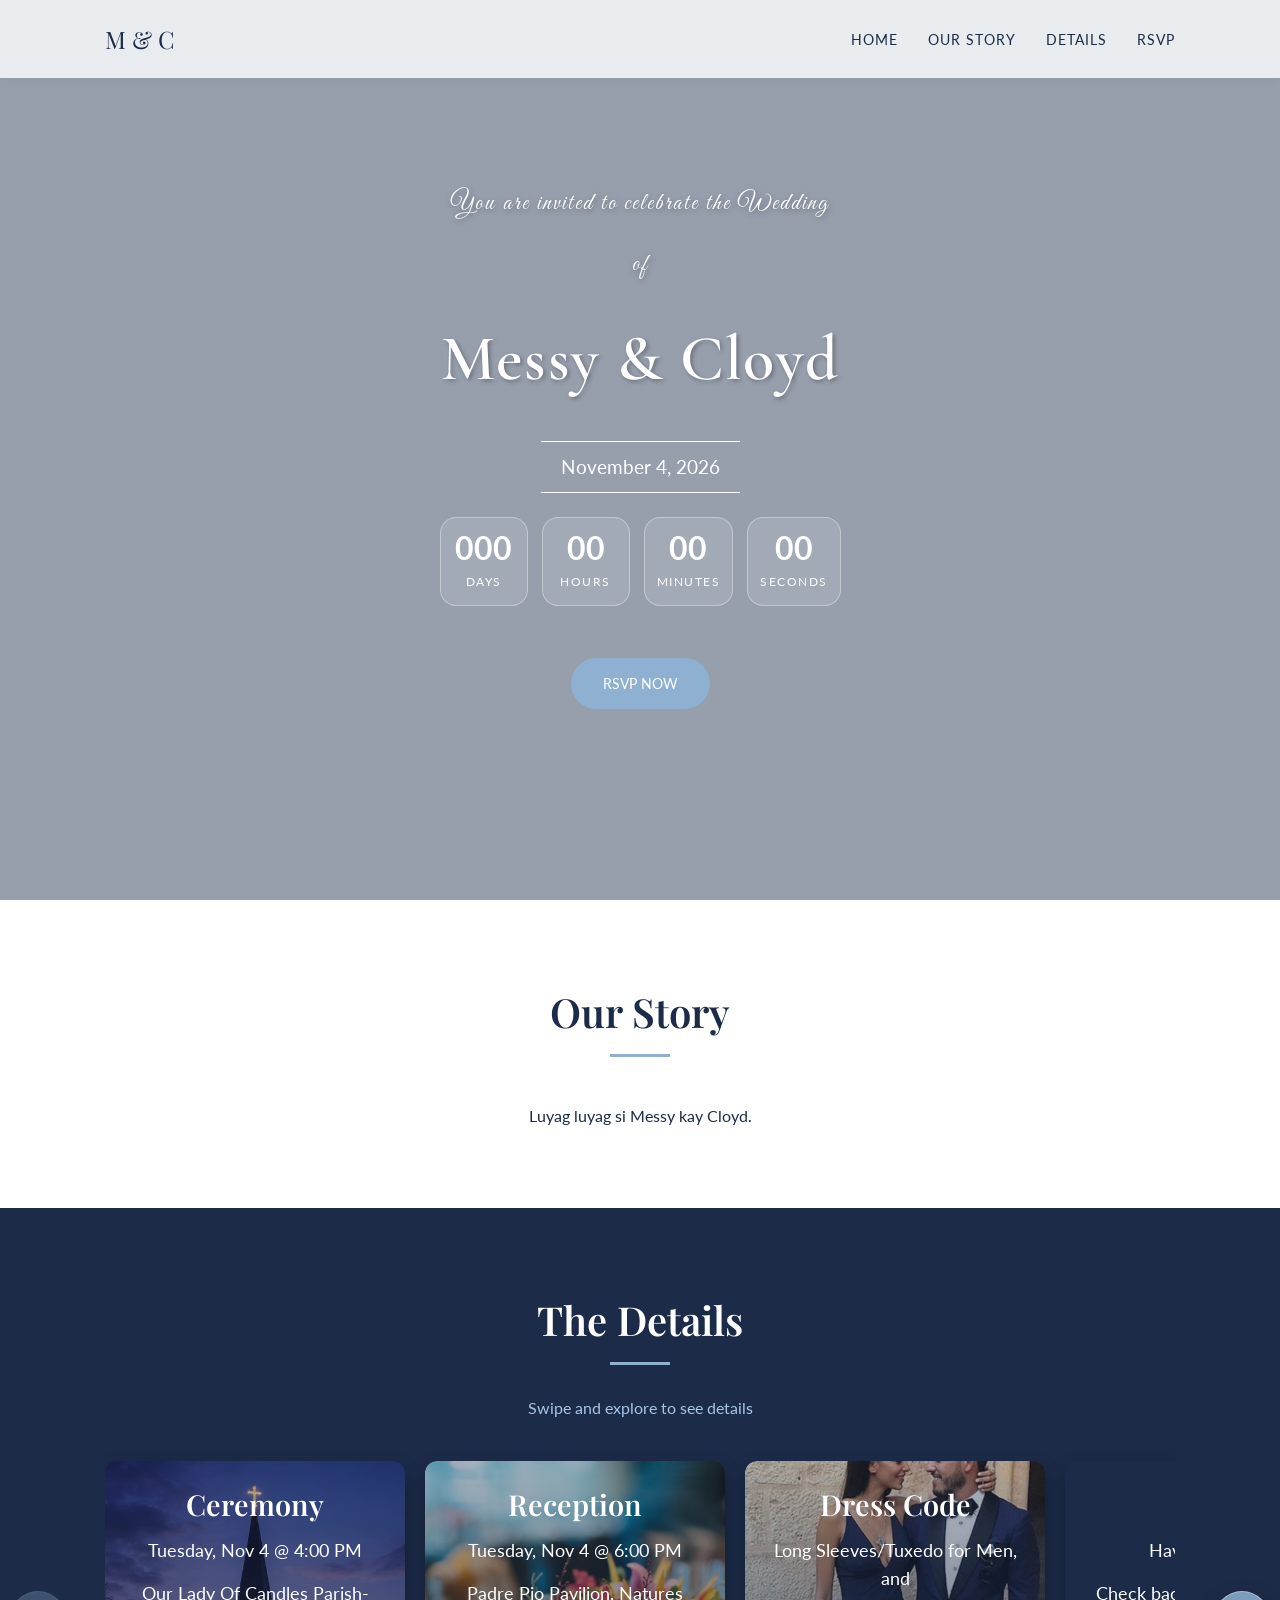
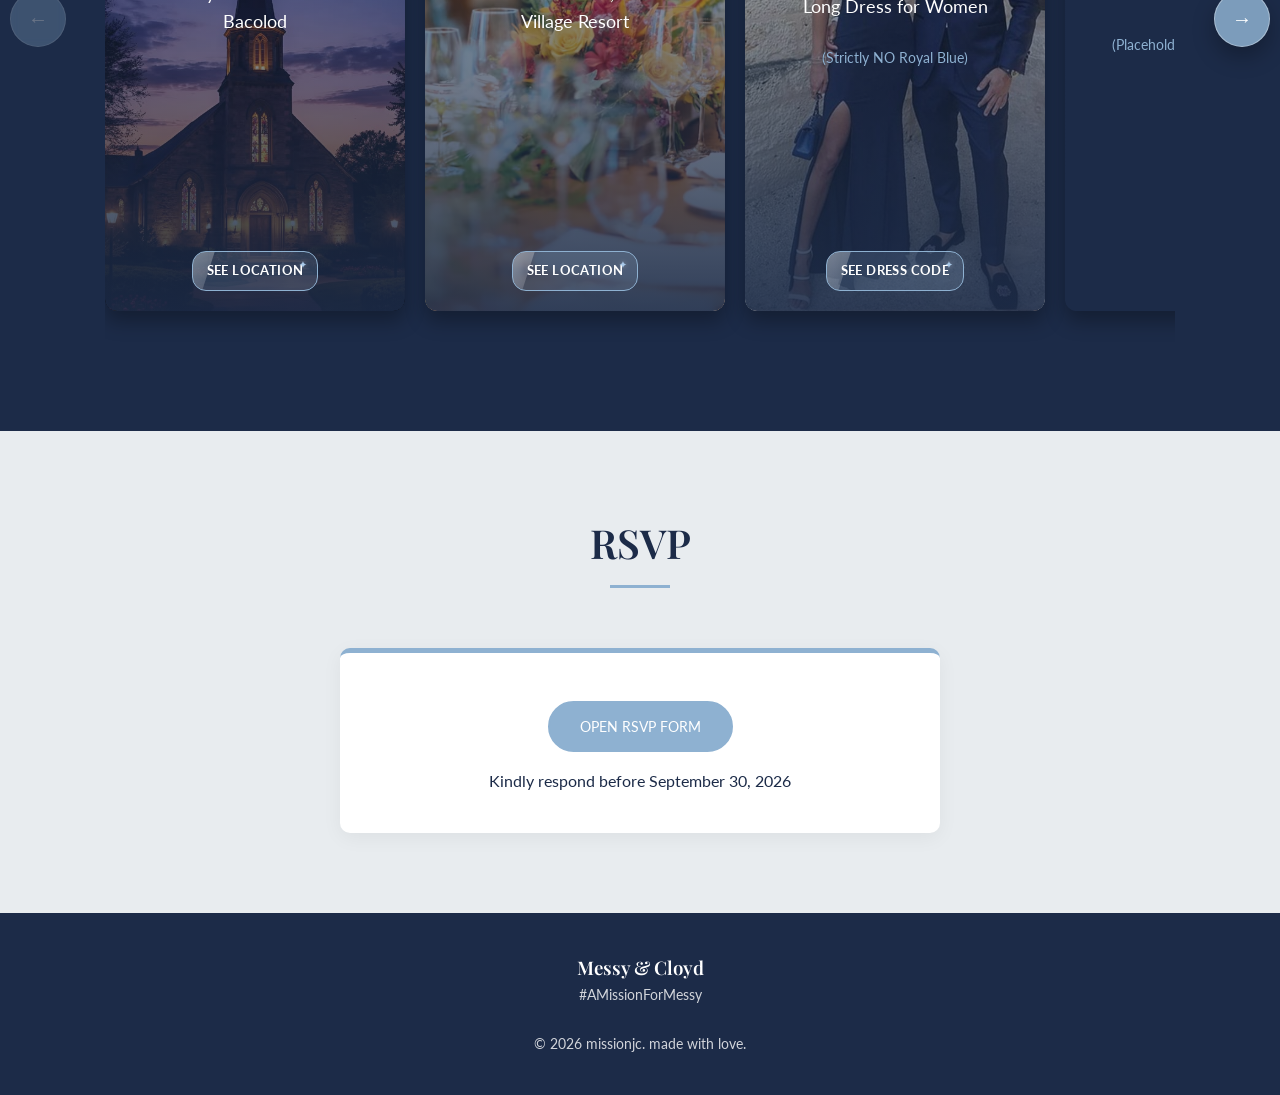
==== commit 633ff881: "improved font and animation" ====
--- a/index.html
+++ b/index.html
@@ -10,7 +10,7 @@
   <link rel="preconnect" href="https://fonts.gstatic.com" crossorigin>
   <link href="https://fonts.googleapis.com/css2?family=Cormorant+Garamond:wght@500;700&family=Great+Vibes&family=Lato:wght@300;400;700&family=Playfair+Display:ital,wght@0,400;0,600;1,400&display=swap" rel="stylesheet">
 
-  <link rel="stylesheet" href="style.css?v=20260328a">
+  <link rel="stylesheet" href="style.css?v=20260403a">
 </head>
 <body>
 
@@ -222,6 +222,6 @@
     </div>
   </footer>
 
-  <script src="script.js"></script>
+  <script src="script.js?v=20260403a"></script>
 </body>
 </html>
--- a/style.css
+++ b/style.css
@@ -55,13 +55,17 @@
     }
     .hero-of {
       font-family: var(--fancy-script);
-      font-size: clamp(2rem, 4vw, 3.2rem);
-      line-height: 1;
-      margin: 0 0 8px;
+      font-size: clamp(2.1rem, 4.3vw, 3.2rem);
+      font-style: normal;
+      font-weight: 400;
+      letter-spacing: 0.02em;
+      line-height: 1.05;
+      margin: 4px 0 10px;
       text-shadow: 1px 2px 6px rgba(0,0,0,0.35);
       opacity: 1;
       -webkit-transform: none;
       transform: none;
+      display: inline-block;
     }
     .hero-names {
       font-family: var(--fancy-serif);
@@ -74,48 +78,46 @@
     }
     .hero-date { font-size: 1.2rem; border-top: 1px solid var(--white); border-bottom: 1px solid var(--white); display: inline-block; padding: 10px 20px; margin-top: 20px; }
 
-    @media (prefers-reduced-motion: no-preference) {
-      .hero-invite .invite-word {
+    .can-animate .hero-invite .invite-word {
+      opacity: 0;
+      -webkit-transform: translateY(18px);
+      transform: translateY(18px);
+      -webkit-animation: inviteWordReveal 0.52s ease forwards;
+      animation: inviteWordReveal 0.52s ease forwards;
+    }
+    .can-animate .hero-invite .invite-word:nth-child(1) { animation-delay: 0.10s; }
+    .can-animate .hero-invite .invite-word:nth-child(2) { animation-delay: 0.18s; }
+    .can-animate .hero-invite .invite-word:nth-child(3) { animation-delay: 0.26s; }
+    .can-animate .hero-invite .invite-word:nth-child(4) { animation-delay: 0.34s; }
+    .can-animate .hero-invite .invite-word:nth-child(5) { animation-delay: 0.42s; }
+    .can-animate .hero-invite .invite-word:nth-child(6) { animation-delay: 0.50s; }
+    .can-animate .hero-invite .invite-word:nth-child(7) { animation-delay: 0.58s; }
+    .can-animate .hero-invite .invite-word:nth-child(8) { animation-delay: 0.66s; }
+    .can-animate .hero-invite .invite-word:nth-child(9) { animation-delay: 0.74s; }
+
+    .can-animate .hero-of {
+      opacity: 0;
+      -webkit-transform: translateY(10px) scale(0.96);
+      transform: translateY(10px) scale(0.96);
+      -webkit-animation: heroOfReveal 0.56s cubic-bezier(.22,.7,.2,1) forwards;
+      animation: heroOfReveal 0.56s cubic-bezier(.22,.7,.2,1) forwards;
+      -webkit-animation-delay: 0.86s;
+      animation-delay: 0.86s;
+    }
+
+    .can-animate .hero-names {
+      opacity: 0;
+      -webkit-transform: translateY(20px);
+      transform: translateY(20px);
+      -webkit-animation: heroTitleReveal 1.15s cubic-bezier(.2,.65,.2,1) 1.02s forwards;
+      animation: heroTitleReveal 1.15s cubic-bezier(.2,.65,.2,1) 1.02s forwards;
+    }
+
+    @-webkit-keyframes inviteWordReveal {
+      0% {
         opacity: 0;
         -webkit-transform: translateY(18px);
         transform: translateY(18px);
-        -webkit-animation: inviteWordReveal 0.52s ease forwards;
-        animation: inviteWordReveal 0.52s ease forwards;
-      }
-      .hero-invite .invite-word:nth-child(1) { animation-delay: 0.10s; }
-      .hero-invite .invite-word:nth-child(2) { animation-delay: 0.18s; }
-      .hero-invite .invite-word:nth-child(3) { animation-delay: 0.26s; }
-      .hero-invite .invite-word:nth-child(4) { animation-delay: 0.34s; }
-      .hero-invite .invite-word:nth-child(5) { animation-delay: 0.42s; }
-      .hero-invite .invite-word:nth-child(6) { animation-delay: 0.50s; }
-      .hero-invite .invite-word:nth-child(7) { animation-delay: 0.58s; }
-      .hero-invite .invite-word:nth-child(8) { animation-delay: 0.66s; }
-      .hero-invite .invite-word:nth-child(9) { animation-delay: 0.74s; }
-
-      .hero-of {
-        opacity: 0;
-        -webkit-transform: translateY(12px);
-        transform: translateY(12px);
-        -webkit-animation: inviteWordReveal 0.48s ease forwards;
-        animation: inviteWordReveal 0.48s ease forwards;
-        -webkit-animation-delay: 0.86s;
-        animation-delay: 0.86s;
-      }
-
-      .hero-names {
-        opacity: 0;
-        -webkit-transform: translateY(20px);
-        transform: translateY(20px);
-        -webkit-animation: heroTitleReveal 1.15s cubic-bezier(.2,.65,.2,1) 1.02s forwards;
-        animation: heroTitleReveal 1.15s cubic-bezier(.2,.65,.2,1) 1.02s forwards;
-      }
-    }
-
-    @-webkit-keyframes inviteWordReveal {
-      0% {
-        opacity: 0;
-        -webkit-transform: translateY(18px);
-        transform: translateY(18px);
       }
       100% {
         opacity: 1;
@@ -159,6 +161,38 @@
       60% {
         opacity: 1;
         transform: translateY(-2px) scale(1.005);
+      }
+      100% {
+        opacity: 1;
+        transform: translateY(0) scale(1);
+      }
+    }
+
+    @-webkit-keyframes heroOfReveal {
+      0% {
+        opacity: 0;
+        -webkit-transform: translateY(10px) scale(0.96);
+        transform: translateY(10px) scale(0.96);
+      }
+      65% {
+        opacity: 1;
+        -webkit-transform: translateY(-1px) scale(1.015);
+        transform: translateY(-1px) scale(1.015);
+      }
+      100% {
+        opacity: 1;
+        -webkit-transform: translateY(0) scale(1);
+        transform: translateY(0) scale(1);
+      }
+    }
+    @keyframes heroOfReveal {
+      0% {
+        opacity: 0;
+        transform: translateY(10px) scale(0.96);
+      }
+      65% {
+        opacity: 1;
+        transform: translateY(-1px) scale(1.015);
       }
       100% {
         opacity: 1;
@@ -179,20 +213,17 @@
     .reveal-on-scroll {
       opacity: 1;
       transform: none;
+    }
+    .reveal-ready .reveal-on-scroll {
+      opacity: 0;
       transition: opacity 0.65s ease, transform 0.65s ease;
       will-change: opacity, transform;
     }
-    .reveal-up { transform: translateY(22px); }
-    .reveal-soft { transform: translateY(16px); }
-    .reveal-on-scroll.is-visible {
+    .reveal-ready .reveal-up { transform: translateY(22px); }
+    .reveal-ready .reveal-soft { transform: translateY(16px); }
+    .reveal-ready .reveal-on-scroll.is-visible {
       opacity: 1;
       transform: translateY(0);
-    }
-
-    @media (prefers-reduced-motion: no-preference) {
-      .reveal-on-scroll {
-        opacity: 0;
-      }
     }
 
     /* Details - Flip Cards */
@@ -512,6 +543,7 @@
 
     @media (prefers-reduced-motion: reduce) {
       .hero-invite .invite-word,
+      .hero-of,
       .hero-names {
         -webkit-animation: none;
         animation: none;
